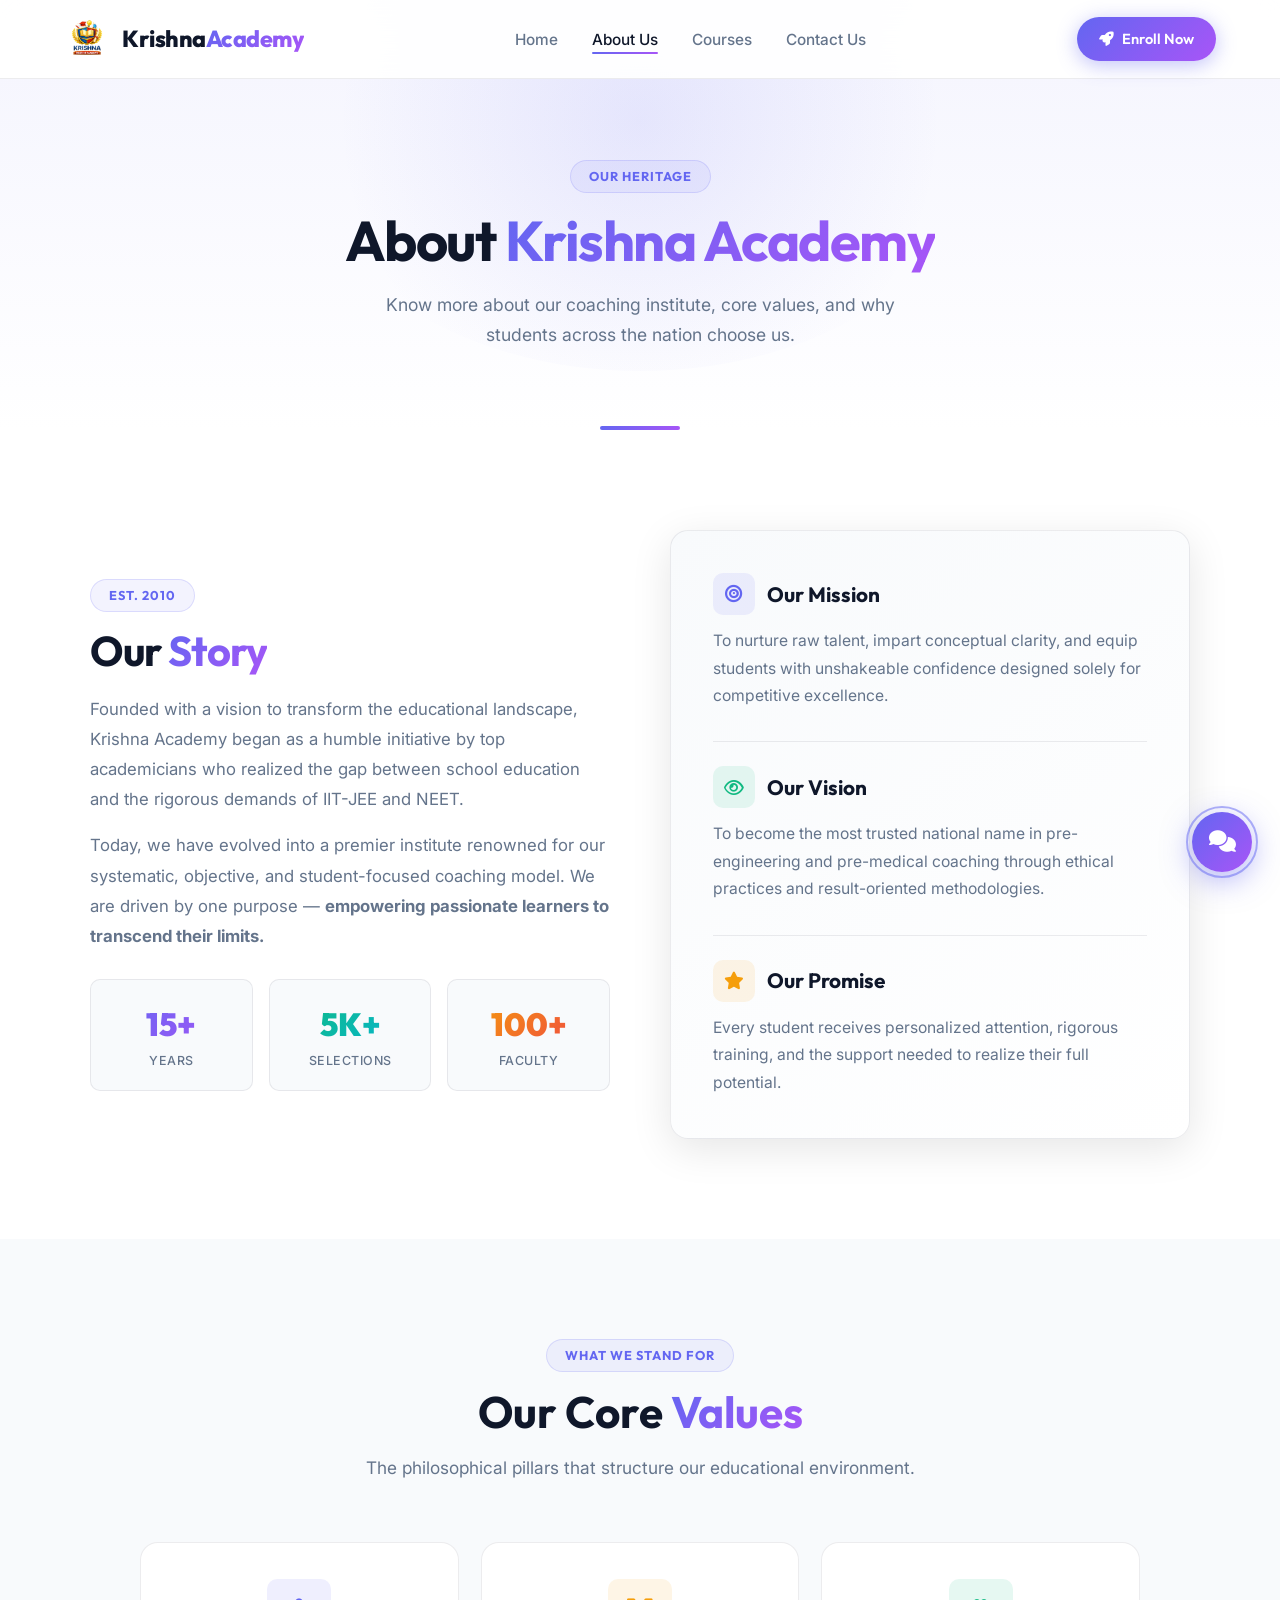
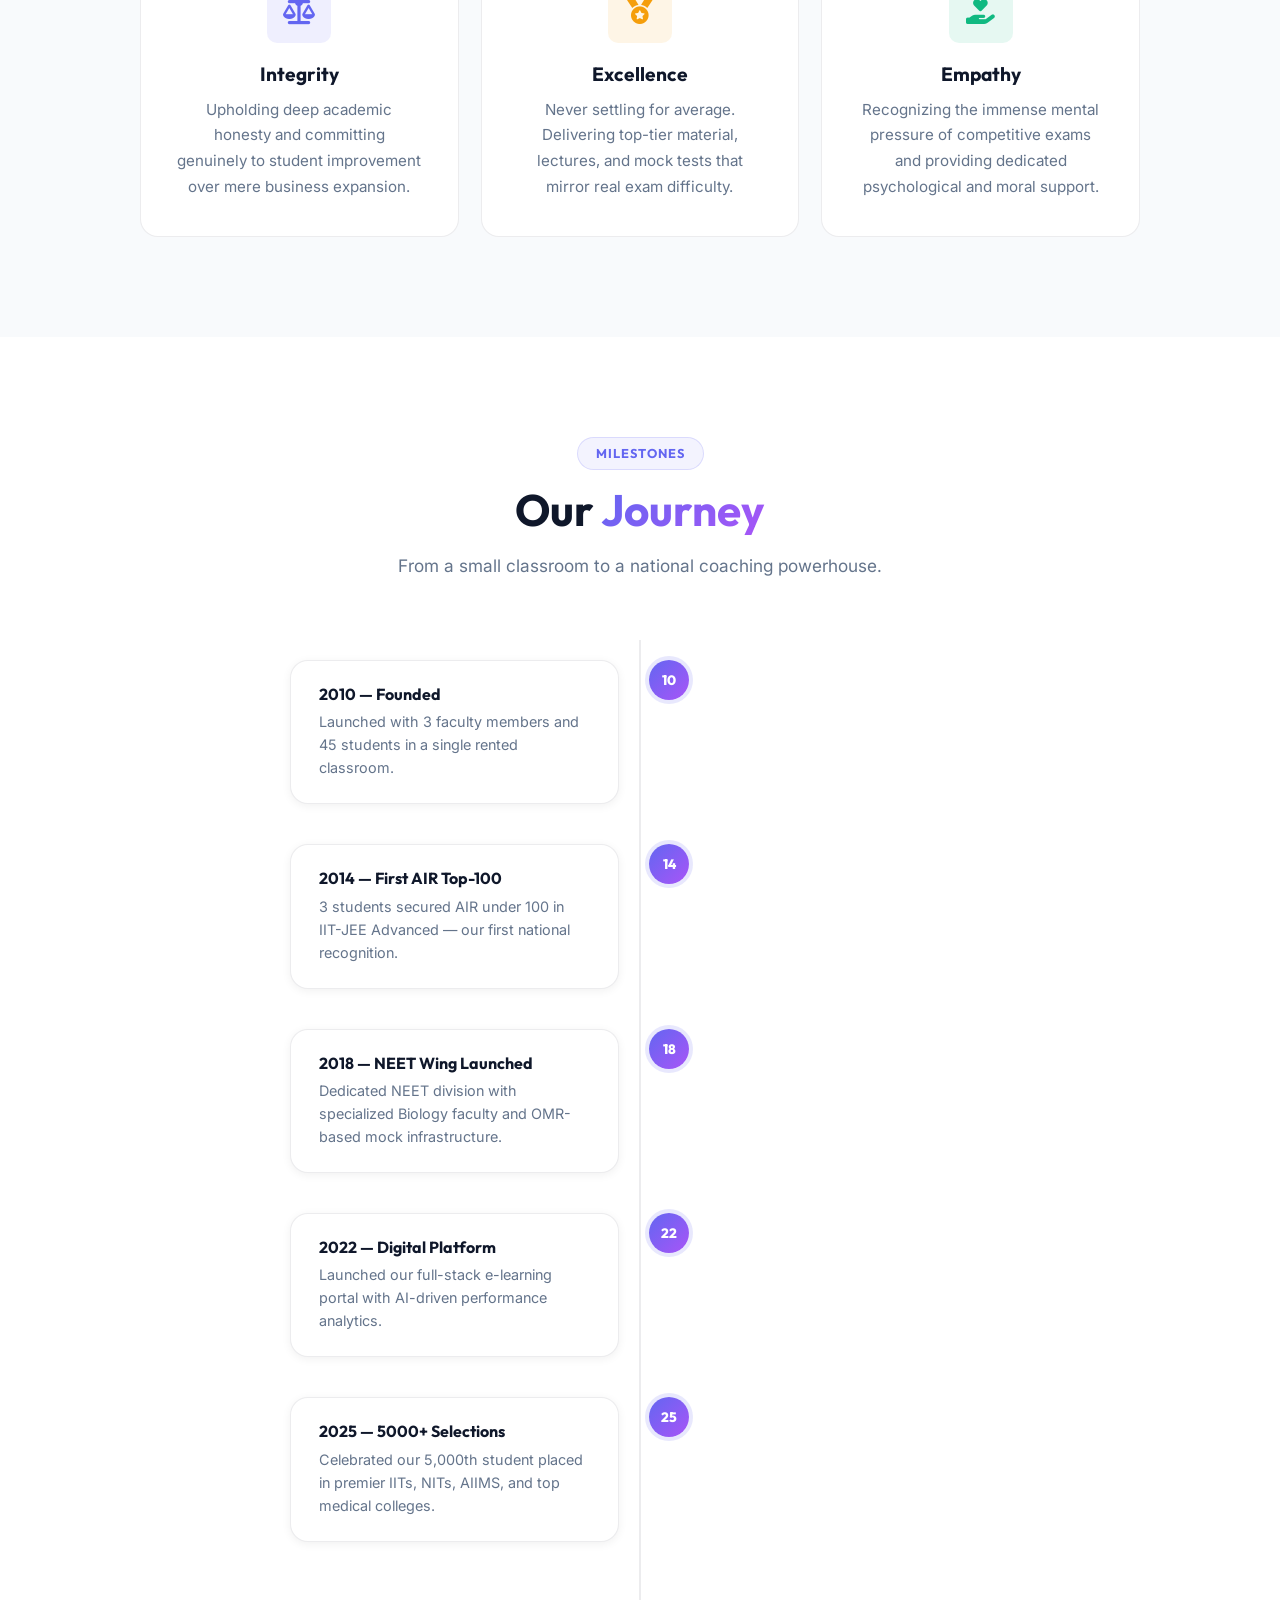
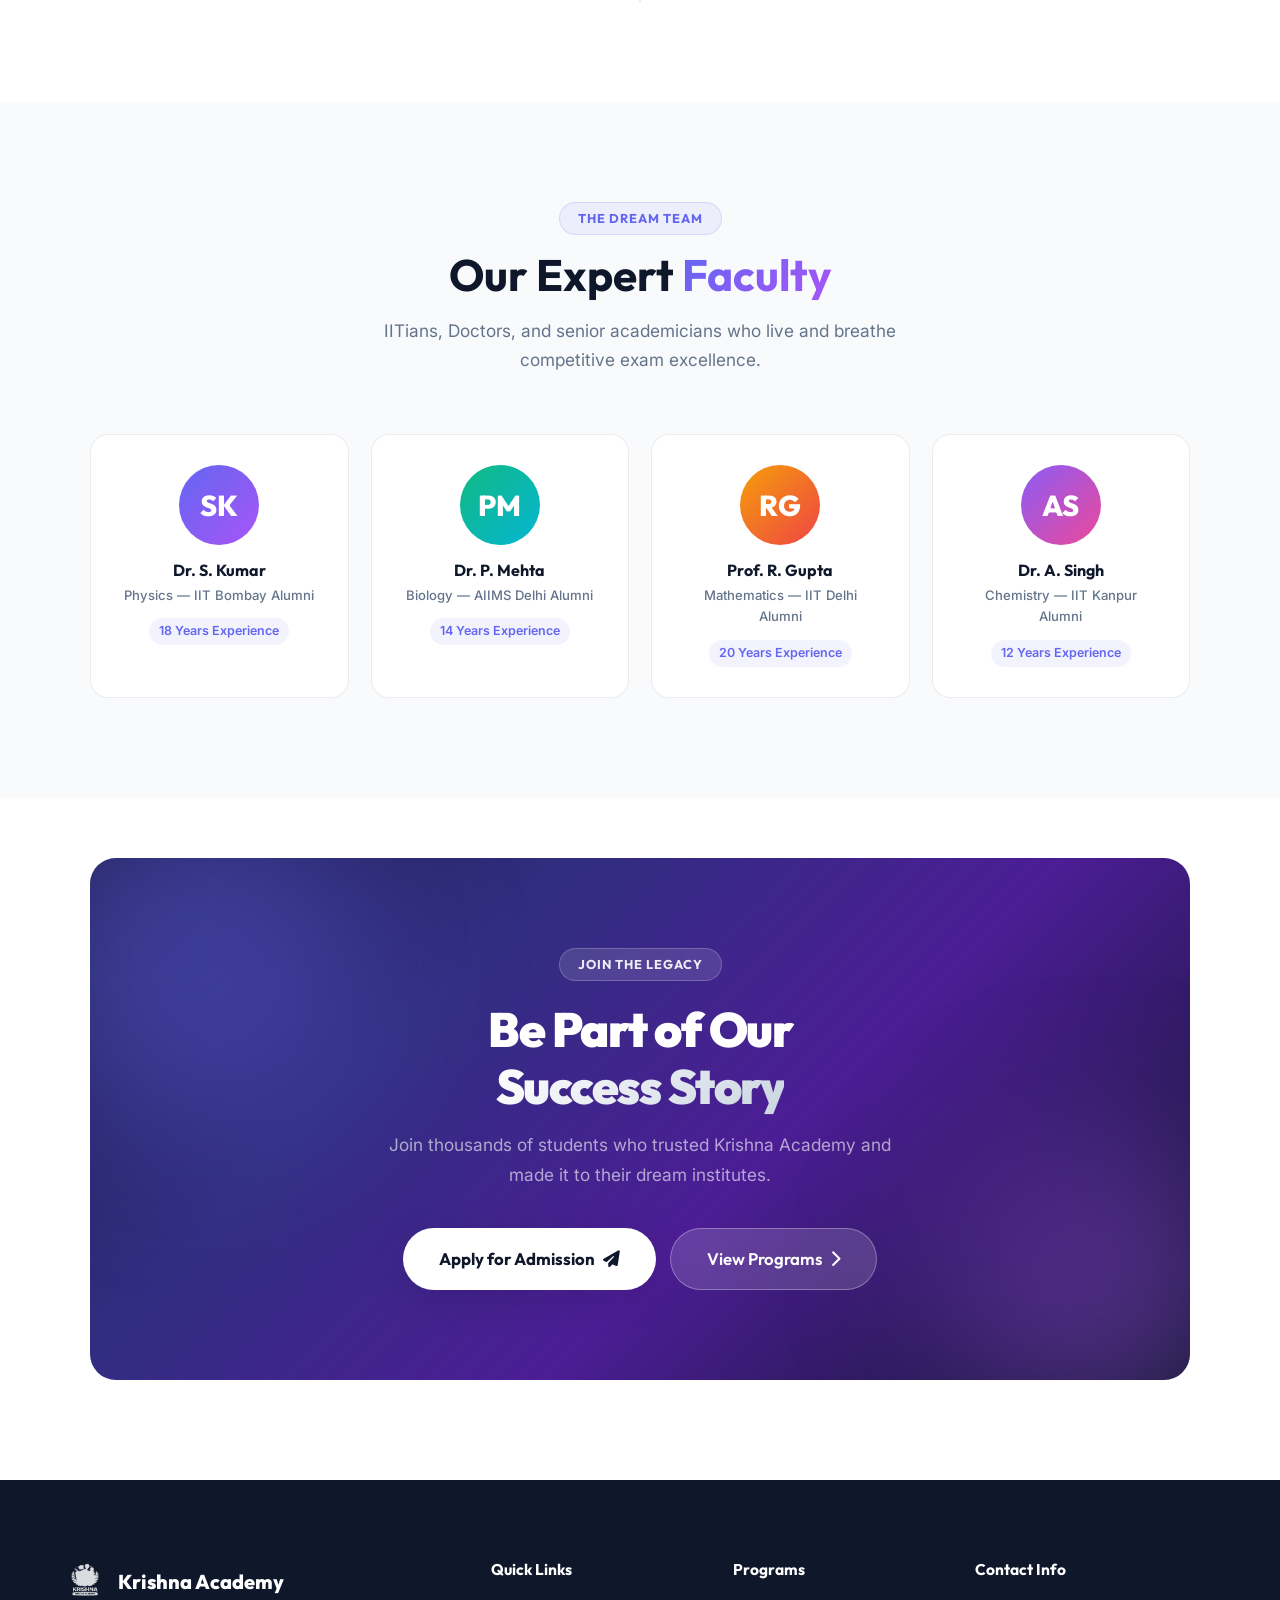
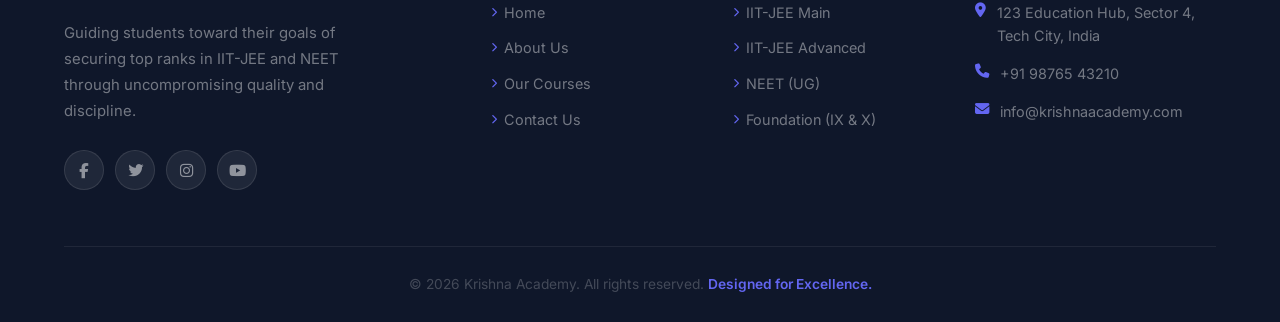
==== about.html @ 8bddf769 "first commit" ====
﻿<!DOCTYPE html>
<html lang="en">

<head>
    <meta charset="UTF-8">
    <meta name="viewport" content="width=device-width, initial-scale=1.0">
    <meta name="description"
        content="About Krishna Academy - History, Core Values, and experienced faculty dedicated to guiding students for IIT-JEE and NEET.">
    <title>About Us | Krishna Academy</title>
    <link rel="stylesheet" href="style.css">
    <link rel="stylesheet" href="https://cdnjs.cloudflare.com/ajax/libs/font-awesome/6.4.0/css/all.min.css">
</head>

<body>

    <nav class="navbar" id="navbar">
        <a href="index.html" class="nav-brand">
            <img src="assets/logo.png" alt="Krishna Academy" class="nav-logo">
            <span class="brand-name">Krishna<span class="text-gradient">Academy</span></span>
        </a>
        <ul class="nav-links" id="navLinks">
            <li><a href="index.html">Home</a></li>
            <li><a href="about.html" class="active">About Us</a></li>
            <li><a href="courses.html">Courses</a></li>
            <li><a href="contact.html">Contact Us</a></li>
        </ul>
        <a href="contact.html" class="btn btn-primary nav-cta"><i class="fa-solid fa-rocket"></i> Enroll Now</a>
        <div class="mobile-menu-btn" id="mobileBtn"><i class="fa-solid fa-bars"></i></div>
    </nav>

    <header class="page-header">
        <div class="section-pill">Our Heritage</div>
        <h1>About <span class="text-gradient">Krishna Academy</span></h1>
        <p>Know more about our coaching institute, core values, and why students across the nation choose us.</p>
    </header>

    <!-- OUR STORY -->
    <section class="section">
        <div class="story-grid">
            <div class="story-text fade-up delay-1">
                <div class="section-pill">Est. 2010</div>
                <h2>Our <span class="text-gradient">Story</span></h2>
                <p>Founded with a vision to transform the educational landscape, Krishna Academy began as a humble
                    initiative by top academicians who realized the gap between school education and the rigorous
                    demands of IIT-JEE and NEET.</p>
                <p>Today, we have evolved into a premier institute renowned for our systematic, objective, and
                    student-focused coaching model. We are driven by one purpose — <strong>empowering passionate
                        learners to transcend their limits.</strong></p>
                <div style="display:flex;gap:16px;margin-top:28px;flex-wrap:wrap;">
                    <div
                        style="text-align:center;padding:18px 22px;background:var(--surface);border-radius:var(--radius-sm);border:1.5px solid var(--border);flex:1;min-width:80px">
                        <div
                            style="font-family:'Outfit',sans-serif;font-size:2rem;font-weight:900;background:var(--grad-accent);-webkit-background-clip:text;background-clip:text;-webkit-text-fill-color:transparent">
                            15+</div>
                        <div
                            style="font-size:.78rem;color:var(--muted);font-weight:500;text-transform:uppercase;letter-spacing:.5px">
                            Years</div>
                    </div>
                    <div
                        style="text-align:center;padding:18px 22px;background:var(--surface);border-radius:var(--radius-sm);border:1.5px solid var(--border);flex:1;min-width:80px">
                        <div
                            style="font-family:'Outfit',sans-serif;font-size:2rem;font-weight:900;background:var(--grad-neet);-webkit-background-clip:text;background-clip:text;-webkit-text-fill-color:transparent">
                            5K+</div>
                        <div
                            style="font-size:.78rem;color:var(--muted);font-weight:500;text-transform:uppercase;letter-spacing:.5px">
                            Selections</div>
                    </div>
                    <div
                        style="text-align:center;padding:18px 22px;background:var(--surface);border-radius:var(--radius-sm);border:1.5px solid var(--border);flex:1;min-width:80px">
                        <div
                            style="font-family:'Outfit',sans-serif;font-size:2rem;font-weight:900;background:linear-gradient(135deg,#F59E0B,#EF4444);-webkit-background-clip:text;background-clip:text;-webkit-text-fill-color:transparent">
                            100+</div>
                        <div
                            style="font-size:.78rem;color:var(--muted);font-weight:500;text-transform:uppercase;letter-spacing:.5px">
                            Faculty</div>
                    </div>
                </div>
            </div>
            <div class="fade-up delay-2">
                <div class="mission-card">
                    <div class="mission-item">
                        <div class="mission-icon-row">
                            <div class="mission-icon mission-icon-m"><i class="fa-solid fa-bullseye"></i></div>
                            <h3>Our Mission</h3>
                        </div>
                        <p>To nurture raw talent, impart conceptual clarity, and equip students with unshakeable
                            confidence designed solely for competitive excellence.</p>
                    </div>
                    <div class="mission-divider"></div>
                    <div class="mission-item">
                        <div class="mission-icon-row">
                            <div class="mission-icon mission-icon-v"><i class="fa-regular fa-eye"></i></div>
                            <h3>Our Vision</h3>
                        </div>
                        <p>To become the most trusted national name in pre-engineering and pre-medical coaching through
                            ethical practices and result-oriented methodologies.</p>
                    </div>
                    <div class="mission-divider"></div>
                    <div class="mission-item">
                        <div class="mission-icon-row">
                            <div class="mission-icon" style="background:rgba(245,158,11,.1);color:#F59E0B"><i
                                    class="fa-solid fa-star"></i></div>
                            <h3>Our Promise</h3>
                        </div>
                        <p>Every student receives personalized attention, rigorous training, and the support needed to
                            realize their full potential.</p>
                    </div>
                </div>
            </div>
        </div>
    </section>

    <!-- CORE VALUES -->
    <section class="section" style="background:var(--surface)">
        <div class="section-title fade-up">
            <div class="section-pill">What We Stand For</div>
            <h2>Our Core <span class="text-gradient">Values</span></h2>
            <p>The philosophical pillars that structure our educational environment.</p>
        </div>
        <div class="values-grid">
            <div class="value-card fade-up delay-1">
                <div class="value-icon"><i class="fa-solid fa-scale-balanced"></i></div>
                <h3>Integrity</h3>
                <p>Upholding deep academic honesty and committing genuinely to student improvement over mere business
                    expansion.</p>
            </div>
            <div class="value-card fade-up delay-2">
                <div class="value-icon"><i class="fa-solid fa-medal"></i></div>
                <h3>Excellence</h3>
                <p>Never settling for average. Delivering top-tier material, lectures, and mock tests that mirror real
                    exam difficulty.</p>
            </div>
            <div class="value-card fade-up delay-3">
                <div class="value-icon"><i class="fa-solid fa-hand-holding-heart"></i></div>
                <h3>Empathy</h3>
                <p>Recognizing the immense mental pressure of competitive exams and providing dedicated psychological
                    and moral support.</p>
            </div>
        </div>
    </section>

    <!-- JOURNEY TIMELINE -->
    <section class="section">
        <div class="section-title fade-up">
            <div class="section-pill">Milestones</div>
            <h2>Our <span class="text-gradient">Journey</span></h2>
            <p>From a small classroom to a national coaching powerhouse.</p>
        </div>
        <div class="timeline">
            <div class="timeline-item fade-up">
                <div class="timeline-content">
                    <h4>2010 — Founded</h4>
                    <p>Launched with 3 faculty members and 45 students in a single rented classroom.</p>
                </div>
                <div class="timeline-dot">10</div>
                <div style="flex:1"></div>
            </div>
            <div class="timeline-item fade-up delay-1">
                <div style="flex:1"></div>
                <div class="timeline-dot">14</div>
                <div class="timeline-content">
                    <h4>2014 — First AIR Top-100</h4>
                    <p>3 students secured AIR under 100 in IIT-JEE Advanced — our first national recognition.</p>
                </div>
            </div>
            <div class="timeline-item fade-up delay-2">
                <div class="timeline-content">
                    <h4>2018 — NEET Wing Launched</h4>
                    <p>Dedicated NEET division with specialized Biology faculty and OMR-based mock infrastructure.</p>
                </div>
                <div class="timeline-dot">18</div>
                <div style="flex:1"></div>
            </div>
            <div class="timeline-item fade-up delay-1">
                <div style="flex:1"></div>
                <div class="timeline-dot">22</div>
                <div class="timeline-content">
                    <h4>2022 — Digital Platform</h4>
                    <p>Launched our full-stack e-learning portal with AI-driven performance analytics.</p>
                </div>
            </div>
            <div class="timeline-item fade-up delay-2">
                <div class="timeline-content">
                    <h4>2025 — 5000+ Selections</h4>
                    <p>Celebrated our 5,000th student placed in premier IITs, NITs, AIIMS, and top medical colleges.</p>
                </div>
                <div class="timeline-dot">25</div>
                <div style="flex:1"></div>
            </div>
        </div>
    </section>

    <!-- FACULTY -->
    <section class="section" style="background:var(--surface)">
        <div class="section-title fade-up">
            <div class="section-pill">The Dream Team</div>
            <h2>Our Expert <span class="text-gradient">Faculty</span></h2>
            <p>IITians, Doctors, and senior academicians who live and breathe competitive exam excellence.</p>
        </div>
        <div class="faculty-grid">
            <div class="faculty-card fade-up delay-1">
                <div class="faculty-avatar" style="background:linear-gradient(135deg,#6366F1,#A855F7)">SK</div>
                <h4>Dr. S. Kumar</h4>
                <div class="faculty-role">Physics — IIT Bombay Alumni</div>
                <div class="faculty-exp">18 Years Experience</div>
            </div>
            <div class="faculty-card fade-up delay-2">
                <div class="faculty-avatar" style="background:linear-gradient(135deg,#10B981,#06B6D4)">PM</div>
                <h4>Dr. P. Mehta</h4>
                <div class="faculty-role">Biology — AIIMS Delhi Alumni</div>
                <div class="faculty-exp">14 Years Experience</div>
            </div>
            <div class="faculty-card fade-up delay-3">
                <div class="faculty-avatar" style="background:linear-gradient(135deg,#F59E0B,#EF4444)">RG</div>
                <h4>Prof. R. Gupta</h4>
                <div class="faculty-role">Mathematics — IIT Delhi Alumni</div>
                <div class="faculty-exp">20 Years Experience</div>
            </div>
            <div class="faculty-card fade-up delay-4">
                <div class="faculty-avatar" style="background:linear-gradient(135deg,#8B5CF6,#EC4899)">AS</div>
                <h4>Dr. A. Singh</h4>
                <div class="faculty-role">Chemistry — IIT Kanpur Alumni</div>
                <div class="faculty-exp">12 Years Experience</div>
            </div>
        </div>
    </section>

    <!-- CTA -->
    <section class="cta-section section">
        <div class="cta-card fade-up">
            <div class="cta-orb cta-orb-1"></div>
            <div class="cta-orb cta-orb-2"></div>
            <div class="cta-pill">Join the Legacy</div>
            <h2>Be Part of Our<br><span class="text-gradient-white">Success Story</span></h2>
            <p>Join thousands of students who trusted Krishna Academy and made it to their dream institutes.</p>
            <div class="cta-actions">
                <a href="contact.html" class="btn btn-white btn-lg">Apply for Admission <i
                        class="fa-solid fa-paper-plane"></i></a>
                <a href="courses.html" class="btn btn-glass btn-lg">View Programs <i
                        class="fa-solid fa-chevron-right"></i></a>
            </div>
        </div>
    </section>

    <!-- FOOTER -->
    <footer>
        <div class="footer-grid">
            <div class="footer-brand">
                <div class="footer-logo-wrap"><img src="assets/logo.png" alt="Krishna Academy"
                        class="footer-logo"><span>Krishna Academy</span></div>
                <p>Guiding students toward their goals of securing top ranks in IIT-JEE and NEET through uncompromising
                    quality and discipline.</p>
                <div class="social-links">
                    <a href="#"><i class="fa-brands fa-facebook-f"></i></a>
                    <a href="#"><i class="fa-brands fa-twitter"></i></a>
                    <a href="#"><i class="fa-brands fa-instagram"></i></a>
                    <a href="#"><i class="fa-brands fa-youtube"></i></a>
                </div>
            </div>
            <div class="footer-links">
                <h4>Quick Links</h4>
                <ul>
                    <li><a href="index.html"><i class="fa-solid fa-chevron-right"></i> Home</a></li>
                    <li><a href="about.html"><i class="fa-solid fa-chevron-right"></i> About Us</a></li>
                    <li><a href="courses.html"><i class="fa-solid fa-chevron-right"></i> Our Courses</a></li>
                    <li><a href="contact.html"><i class="fa-solid fa-chevron-right"></i> Contact Us</a></li>
                </ul>
            </div>
            <div class="footer-links">
                <h4>Programs</h4>
                <ul>
                    <li><a href="courses.html"><i class="fa-solid fa-chevron-right"></i> IIT-JEE Main</a></li>
                    <li><a href="courses.html"><i class="fa-solid fa-chevron-right"></i> IIT-JEE Advanced</a></li>
                    <li><a href="courses.html"><i class="fa-solid fa-chevron-right"></i> NEET (UG)</a></li>
                    <li><a href="courses.html"><i class="fa-solid fa-chevron-right"></i> Foundation (IX &amp; X)</a>
                    </li>
                </ul>
            </div>
            <div class="footer-contact">
                <h4>Contact Info</h4>
                <ul>
                    <li><i class="fa-solid fa-location-dot"></i><span>123 Education Hub, Sector 4,<br>Tech City,
                            India</span></li>
                    <li><i class="fa-solid fa-phone"></i><span>+91 98765 43210</span></li>
                    <li><i class="fa-solid fa-envelope"></i><span>info@krishnaacademy.com</span></li>
                </ul>
            </div>
        </div>
        <div class="footer-bottom">
            <p>&copy; 2026 Krishna Academy. All rights reserved. <span>Designed for Excellence.</span></p>
        </div>
    </footer>

    <script>
        window.addEventListener('scroll', () => document.getElementById('navbar').classList.toggle('scrolled', window.scrollY > 60));
        const mobileBtn = document.getElementById('mobileBtn'), navLinks = document.getElementById('navLinks');
        mobileBtn.addEventListener('click', () => {
            navLinks.classList.toggle('active');
            mobileBtn.innerHTML = navLinks.classList.contains('active') ? '<i class="fa-solid fa-xmark"></i>' : '<i class="fa-solid fa-bars"></i>';
        });
        const io = new IntersectionObserver(entries => entries.forEach(e => { if (e.isIntersecting) { e.target.classList.add('visible'); io.unobserve(e.target); } }), { threshold: .1 });
        document.querySelectorAll('.fade-up').forEach(el => io.observe(el));
    </script>
    <script src="chatbot.js"></script>
</body>

</html>
---- style.css ----
﻿@import url('https://fonts.googleapis.com/css2?family=Outfit:wght@300;400;500;600;700;800;900&family=Inter:wght@400;500;600&display=swap');

/* ============================================================
   DESIGN TOKENS
============================================================ */
:root {
    --bg: #FFFFFF;
    --surface: #F8FAFC;
    --surface-2: #F1F5F9;
    --text: #0F172A;
    --muted: #64748B;
    --light: #94A3B8;
    --border: rgba(15, 23, 42, .08);
    --border-md: rgba(15, 23, 42, .14);

    --iit: #6366F1;
    --iit-2: #A855F7;
    --neet: #10B981;
    --neet-2: #06B6D4;
    --gold: #F59E0B;
    --danger: #EF4444;

    --grad-iit: linear-gradient(135deg, #6366F1, #A855F7);
    --grad-neet: linear-gradient(135deg, #10B981, #06B6D4);
    --grad-accent: linear-gradient(135deg, #6366F1 0%, #A855F7 100%);

    --dynamic-color: #6366F1;
    --blob-gradient: linear-gradient(135deg, #e0e7ff 0%, #a5b4fc 100%);

    --radius-sm: 10px;
    --radius: 18px;
    --radius-lg: 26px;
    --shadow-sm: 0 2px 10px rgba(0, 0, 0, .06);
    --shadow: 0 10px 40px rgba(0, 0, 0, .10);
    --shadow-lg: 0 24px 64px rgba(0, 0, 0, .14);
    --transition: all .35s cubic-bezier(.4, 0, .2, 1);

    --border-radius: 18px;
    /* compat alias */
    --accent-color: var(--iit);
    --accent-gradient: var(--grad-iit);
    --surface-color: var(--surface);
    --border-color: var(--border);
    --text-main: var(--text);
    --text-muted: var(--muted);
    --glass-bg: rgba(255, 255, 255, .85);
    --success-color: var(--neet);
}

/* ============================================================
   RESET
============================================================ */
*,
*::before,
*::after {
    margin: 0;
    padding: 0;
    box-sizing: border-box
}

html {
    scroll-behavior: smooth
}

body {
    font-family: 'Inter', sans-serif;
    background: var(--bg);
    color: var(--text);
    line-height: 1.65;
    overflow-x: hidden
}

h1,
h2,
h3,
h4,
h5,
h6 {
    font-family: 'Outfit', sans-serif;
    font-weight: 700;
    line-height: 1.2
}

a {
    text-decoration: none;
    color: inherit;
    transition: var(--transition)
}

ul {
    list-style: none
}

img {
    display: block;
    max-width: 100%
}

/* ============================================================
   SCROLLBAR
============================================================ */
::-webkit-scrollbar {
    width: 5px
}

::-webkit-scrollbar-track {
    background: #f1f1f1
}

::-webkit-scrollbar-thumb {
    background: var(--iit);
    border-radius: 10px
}

/* ============================================================
   UTILITIES
============================================================ */
.text-gradient {
    background: var(--grad-accent);
    -webkit-background-clip: text;
    background-clip: text;
    -webkit-text-fill-color: transparent;
}

/* ============================================================
   BUTTONS
============================================================ */
.btn {
    display: inline-flex;
    align-items: center;
    gap: 8px;
    padding: 13px 28px;
    border-radius: 50px;
    font-weight: 600;
    font-family: 'Outfit', sans-serif;
    font-size: 1rem;
    cursor: pointer;
    border: none;
    transition: var(--transition);
    position: relative;
    overflow: hidden
}

.btn::after {
    content: '';
    position: absolute;
    inset: 0;
    background: rgba(255, 255, 255, .18);
    opacity: 0;
    transition: .3s
}

.btn:hover::after {
    opacity: 1
}

.btn-primary {
    background: var(--grad-accent);
    color: #fff;
    box-shadow: 0 4px 20px rgba(99, 102, 241, .4)
}

.btn-primary:hover {
    transform: translateY(-3px);
    box-shadow: 0 8px 30px rgba(99, 102, 241, .6)
}

.btn-outline {
    background: transparent;
    color: var(--text);
    border: 2px solid var(--border-md)
}

.btn-outline:hover {
    border-color: var(--iit);
    color: var(--iit);
    transform: translateY(-2px)
}

.btn-success {
    background: var(--grad-neet);
    color: #fff;
    box-shadow: 0 4px 20px rgba(16, 185, 129, .4)
}

.btn-success:hover {
    transform: translateY(-3px);
    box-shadow: 0 8px 30px rgba(16, 185, 129, .6)
}

.btn-white {
    background: #fff;
    color: var(--text);
    font-weight: 700;
    box-shadow: var(--shadow)
}

.btn-white:hover {
    transform: translateY(-3px);
    box-shadow: var(--shadow-lg);
    color: var(--iit)
}

.btn-glass {
    background: rgba(255, 255, 255, .15);
    color: #fff;
    border: 1.5px solid rgba(255, 255, 255, .3);
    backdrop-filter: blur(8px)
}

.btn-glass:hover {
    background: rgba(255, 255, 255, .25);
    transform: translateY(-3px)
}

.btn-lg {
    padding: 16px 36px;
    font-size: 1.05rem
}

/* ============================================================
   NAVBAR
============================================================ */
.navbar {
    position: fixed;
    top: 0;
    width: 100%;
    padding: 16px 5%;
    display: flex;
    justify-content: space-between;
    align-items: center;
    z-index: 1000;
    background: rgba(255, 255, 255, .92);
    backdrop-filter: blur(20px);
    -webkit-backdrop-filter: blur(20px);
    border-bottom: 1px solid var(--border);
    transition: var(--transition)
}

.navbar.scrolled {
    padding: 11px 5%;
    box-shadow: 0 4px 30px rgba(0, 0, 0, .08);
    background: rgba(255, 255, 255, .98)
}

.nav-brand {
    display: flex;
    align-items: center;
    gap: 12px
}

.nav-logo {
    height: 46px;
    width: auto;
    object-fit: contain;
    border-radius: 8px;
    transition: var(--transition)
}

.navbar.scrolled .nav-logo {
    height: 38px
}

.brand-name {
    font-family: 'Outfit', sans-serif;
    font-weight: 800;
    font-size: 1.45rem;
    letter-spacing: -.5px
}

.nav-links {
    display: flex;
    gap: 34px;
    align-items: center
}

.nav-links li {
    position: relative
}

.nav-links a {
    font-weight: 500;
    font-size: .96rem;
    color: var(--muted);
    padding-bottom: 4px
}

.nav-links a::after {
    content: '';
    position: absolute;
    bottom: -2px;
    left: 0;
    width: 0;
    height: 2.5px;
    background: var(--grad-accent);
    border-radius: 2px;
    transition: width .3s
}

.nav-links a:hover,
.nav-links a.active {
    color: var(--text)
}

.nav-links a:hover::after,
.nav-links a.active::after {
    width: 100%
}

.nav-cta {
    padding: 10px 22px;
    font-size: .91rem
}

.mobile-menu-btn {
    display: none;
    font-size: 1.5rem;
    cursor: pointer;
    color: var(--text)
}

/* ============================================================
   HERO â€” blob + orbit carousel (original concept)
============================================================ */
.hero {
    min-height: 100vh;
    display: flex;
    align-items: center;
    padding: 100px 5% 40px;
    position: relative;
    overflow: hidden;
    background: linear-gradient(160deg, #fafbff 0%, #f3f4fe 50%, #f0fdfb 100%)
}

/* Ambient orbs */
.hero::before {
    content: '';
    position: absolute;
    top: -20%;
    left: -10%;
    width: 60%;
    height: 70%;
    background: radial-gradient(circle, var(--dynamic-color, #6366F1) 0%, transparent 70%);
    opacity: .12;
    transition: background .8s;
    z-index: 0;
    animation: orb-drift 10s ease-in-out infinite alternate
}

@keyframes orb-drift {
    from {
        transform: translate(0, 0) scale(1)
    }

    to {
        transform: translate(30px, -20px) scale(1.08)
    }
}

/* Animated grid pattern */
.hero-grid {
    position: absolute;
    inset: 0;
    background-image: linear-gradient(rgba(99, 102, 241, .04) 1px, transparent 1px), linear-gradient(90deg, rgba(99, 102, 241, .04) 1px, transparent 1px);
    background-size: 52px 52px;
    pointer-events: none;
    z-index: 0
}

/* ---- Left content ---- */
.hero-content {
    max-width: 620px;
    z-index: 2;
    position: relative
}

.hero-badges {
    display: flex;
    flex-wrap: wrap;
    gap: 12px;
    margin-bottom: 28px
}

.badge {
    background: rgba(16, 185, 129, .1);
    color: var(--neet);
    padding: 6px 14px;
    border-radius: 20px;
    font-size: .85rem;
    font-weight: 600;
    border: 1px solid rgba(16, 185, 129, .2);
    display: flex;
    align-items: center;
    gap: 6px;
    animation: badge-bob 3s ease-in-out infinite
}

.badge:nth-child(2) {
    animation-delay: .8s;
    background: rgba(99, 102, 241, .1);
    color: var(--iit);
    border-color: rgba(99, 102, 241, .2)
}

@keyframes badge-bob {

    0%,
    100% {
        transform: translateY(0)
    }

    50% {
        transform: translateY(-4px)
    }
}

.hero h1 {
    font-size: 4.1rem;
    font-weight: 900;
    letter-spacing: -2px;
    margin-bottom: 22px;
    line-height: 1.1
}

.hero p {
    font-size: 1.12rem;
    color: var(--muted);
    margin-bottom: 36px;
    max-width: 520px;
    line-height: 1.75
}

.hero-actions {
    display: flex;
    gap: 16px;
    flex-wrap: wrap
}

/* Typing cursor */
.typing-text {
    display: inline
}

.cursor {
    display: inline-block;
    width: 4px;
    height: .9em;
    background: var(--dynamic-color, #6366F1);
    animation: blink 1s step-end infinite;
    vertical-align: text-bottom;
    margin-left: 6px;
    transform: translateY(-4px)
}

@keyframes blink {

    0%,
    100% {
        opacity: 1
    }

    50% {
        opacity: 0
    }
}

/* ---- Right visual: orbit ring ---- */
.hero-visual {
    position: absolute;
    right: 5%;
    top: 50%;
    transform: translateY(-50%);
    width: 470px;
    height: 470px;
    z-index: 1
}

/* Morphing blob */
.hero-blob {
    position: absolute;
    top: 50%;
    left: 50%;
    transform: translate(-50%, -50%);
    width: 88%;
    height: 88%;
    border-radius: 50%;
    background: var(--blob-gradient, linear-gradient(135deg, #e0e7ff, #a5b4fc));
    transition: background .9s ease;
    z-index: 0;
    animation: blob-morph 8s ease-in-out infinite
}

@keyframes blob-morph {

    0%,
    100% {
        border-radius: 50%
    }

    25% {
        border-radius: 60% 40% 55% 45%/50% 60% 40% 50%
    }

    50% {
        border-radius: 45% 55% 40% 60%/60% 40% 55% 45%
    }

    75% {
        border-radius: 55% 45% 60% 40%/40% 55% 45% 60%
    }
}

/* Orbit ring */
.orbit-ring {
    position: relative;
    width: 100%;
    height: 100%;
    border-radius: 50%;
    border: 2px dashed rgba(0, 0, 0, .08);
    display: flex;
    align-items: center;
    justify-content: center;
    z-index: 1;
    animation: spin-slow 30s linear infinite
}

@keyframes spin-slow {
    from {
        transform: rotate(0deg)
    }

    to {
        transform: rotate(360deg)
    }
}

/* Course character image */
#course-character {
    position: absolute;
    width: 84%;
    height: 84%;
    object-fit: contain;
    z-index: 10;
    transition: opacity .4s ease, transform .4s cubic-bezier(.175, .885, .32, 1.275);
    animation: counter-spin 30s linear infinite
}

@keyframes counter-spin {
    from {
        transform: rotate(0deg)
    }

    to {
        transform: rotate(-360deg)
    }
}

/* Orbit nodes */
.orbit-node {
    position: absolute;
    width: 62px;
    height: 62px;
    background: #fff;
    border-radius: 50%;
    display: flex;
    align-items: center;
    justify-content: center;
    font-size: 24px;
    color: var(--dynamic-color, #6366F1);
    box-shadow: 0 10px 28px rgba(0, 0, 0, .1);
    transition: color .8s ease, transform .3s ease, opacity .4s ease;
    z-index: 15;
    animation: counter-spin 30s linear infinite
}

.orbit-node:hover {
    transform: scale(1.15) !important
}

.node-1 {
    top: -33px;
    left: 50%;
    margin-left: -31px
}

.node-2 {
    top: 24%;
    right: -24px
}

.node-3 {
    bottom: 8%;
    right: 9%
}

.node-4 {
    bottom: 8%;
    left: 9%
}

.node-5 {
    top: 24%;
    left: -24px
}

/* ============================================================
   STATS STRIP
============================================================ */
.stats-section {
    padding: 0 5%;
    background: var(--surface)
}

.stats-grid {
    display: grid;
    grid-template-columns: repeat(4, 1fr);
    gap: 1px;
    background: var(--border);
    border: 1px solid var(--border);
    border-radius: var(--radius);
    overflow: hidden;
    box-shadow: var(--shadow);
    margin-top: -50px;
    position: relative;
    z-index: 10
}

.stat-card {
    background: #fff;
    padding: 38px 28px;
    display: flex;
    align-items: center;
    gap: 18px;
    transition: var(--transition);
    position: relative;
    overflow: hidden
}

.stat-card::after {
    content: '';
    position: absolute;
    bottom: 0;
    left: 0;
    right: 0;
    height: 3px;
    background: var(--grad-accent);
    transform: scaleX(0);
    transition: transform .4s
}

.stat-card:hover::after {
    transform: scaleX(1)
}

.stat-card:hover {
    background: var(--surface)
}

.stat-icon {
    width: 54px;
    height: 54px;
    background: linear-gradient(135deg, rgba(99, 102, 241, .1), rgba(168, 85, 247, .1));
    border-radius: var(--radius-sm);
    display: flex;
    align-items: center;
    justify-content: center;
    font-size: 1.4rem;
    color: var(--iit);
    flex-shrink: 0;
    transition: var(--transition)
}

.stat-card:hover .stat-icon {
    background: var(--grad-accent);
    color: #fff;
    transform: scale(1.1) rotate(5deg)
}

.stat-card h3 {
    font-family: 'Outfit', sans-serif;
    font-size: 2.4rem;
    font-weight: 900;
    color: var(--text);
    line-height: 1;
    display: inline
}

.stat-card>div>span {
    font-family: 'Outfit', sans-serif;
    font-size: 1.7rem;
    font-weight: 900;
    color: var(--iit)
}

.stat-card p {
    font-size: .82rem;
    color: var(--muted);
    font-weight: 500;
    text-transform: uppercase;
    letter-spacing: .5px;
    margin-top: 3px
}

/* compat for old markup */
.stat-item {
    text-align: center;
    padding: 20px
}

.stat-item h3 {
    font-size: 3rem;
    color: var(--text);
    margin-bottom: 5px
}

.stat-item p {
    color: var(--muted);
    font-weight: 500;
    text-transform: uppercase;
    letter-spacing: 1px;
    font-size: .9rem
}

/* ============================================================
   SECTION SHELL
============================================================ */
.section {
    padding: 100px 5%;
    position: relative
}

.section-title {
    text-align: center;
    margin-bottom: 60px
}

.section-title h2 {
    font-size: 2.75rem;
    margin-bottom: 14px
}

.section-title p {
    color: var(--muted);
    max-width: 580px;
    margin: 0 auto;
    font-size: 1.08rem;
    line-height: 1.7
}

/* Section pill label */
.section-pill {
    display: inline-block;
    background: rgba(99, 102, 241, .08);
    color: var(--iit);
    border: 1px solid rgba(99, 102, 241, .18);
    padding: 5px 18px;
    border-radius: 50px;
    font-size: .8rem;
    font-weight: 700;
    font-family: 'Outfit', sans-serif;
    text-transform: uppercase;
    letter-spacing: 1px;
    margin-bottom: 14px
}

/* ============================================================
   FEATURES GRID (Why Choose Us)
============================================================ */
.features-grid {
    display: grid;
    grid-template-columns: repeat(3, 1fr);
    gap: 22px;
    max-width: 1100px;
    margin: 0 auto
}

.feature-card {
    background: #fff;
    border: 1.5px solid var(--border);
    border-radius: var(--radius);
    padding: 36px 30px;
    position: relative;
    overflow: hidden;
    transition: var(--transition);
    cursor: default
}

.feature-card::before {
    content: '';
    position: absolute;
    inset: 0;
    background: linear-gradient(145deg, rgba(99, 102, 241, .04), transparent);
    opacity: 0;
    transition: .4s
}

.feature-card:hover {
    transform: translateY(-8px);
    border-color: rgba(99, 102, 241, .22);
    box-shadow: 0 24px 50px rgba(99, 102, 241, .1)
}

.feature-card:hover::before {
    opacity: 1
}

.feature-icon {
    width: 58px;
    height: 58px;
    border-radius: var(--radius-sm);
    display: flex;
    align-items: center;
    justify-content: center;
    font-size: 1.45rem;
    margin-bottom: 20px;
    transition: var(--transition)
}

.feature-card:nth-child(1) .feature-icon {
    background: rgba(99, 102, 241, .1);
    color: #6366F1
}

.feature-card:nth-child(2) .feature-icon {
    background: rgba(16, 185, 129, .1);
    color: #10B981
}

.feature-card:nth-child(3) .feature-icon {
    background: rgba(245, 158, 11, .1);
    color: #F59E0B
}

.feature-card:nth-child(4) .feature-icon {
    background: rgba(239, 68, 68, .1);
    color: #EF4444
}

.feature-card:nth-child(5) .feature-icon {
    background: rgba(139, 92, 246, .1);
    color: #8B5CF6
}

.feature-card:nth-child(6) .feature-icon {
    background: rgba(6, 182, 212, .1);
    color: #06B6D4
}

.feature-card:hover .feature-icon {
    transform: scale(1.1) rotate(-5deg)
}

.feature-card h3 {
    font-size: 1.18rem;
    margin-bottom: 10px
}

.feature-card p {
    color: var(--muted);
    font-size: .96rem;
    line-height: 1.7;
    margin-bottom: 18px
}

.feature-arrow {
    width: 34px;
    height: 34px;
    border-radius: 50%;
    background: var(--surface);
    display: flex;
    align-items: center;
    justify-content: center;
    color: var(--muted);
    font-size: .85rem;
    transition: var(--transition)
}

.feature-card:hover .feature-arrow {
    background: var(--grad-accent);
    color: #fff;
    transform: translateX(4px)
}

/* ============================================================
   COURSE SHOWCASE (Home)
============================================================ */
.courses-section {
    background: var(--surface)
}

.courses-container {
    display: flex;
    flex-direction: column;
    gap: 28px;
    max-width: 1100px;
    margin: 0 auto
}

.course-showcase {
    background: #fff;
    border: 1.5px solid var(--border);
    border-radius: var(--radius-lg);
    overflow: hidden;
    display: flex;
    transition: var(--transition);
    box-shadow: var(--shadow-sm)
}

.course-showcase:hover {
    box-shadow: var(--shadow-lg);
    border-color: rgba(99, 102, 241, .18);
    transform: translateY(-4px)
}

.course-showcase:nth-child(even) {
    flex-direction: row-reverse
}

.cs-img-wrap {
    flex: 0 0 320px;
    position: relative;
    overflow: hidden;
    display: flex;
    align-items: center;
    justify-content: center;
    padding: 40px 28px
}

.cs-iit {
    background: linear-gradient(135deg, #EEF2FF, #C7D2FE)
}

.cs-neet {
    background: linear-gradient(135deg, #D1FAE5, #6EE7B7)
}

.cs-img-wrap img {
    width: 200px;
    height: 240px;
    object-fit: contain;
    filter: drop-shadow(0 12px 28px rgba(0, 0, 0, .12));
    transition: var(--transition)
}

.course-showcase:hover .cs-img-wrap img {
    transform: scale(1.06) translateY(-6px);
    filter: drop-shadow(0 20px 40px rgba(0, 0, 0, .2))
}

.cs-badge {
    position: absolute;
    top: 18px;
    right: 18px;
    background: var(--grad-accent);
    color: #fff;
    font-size: .76rem;
    font-weight: 700;
    padding: 5px 13px;
    border-radius: 50px;
    font-family: 'Outfit', sans-serif
}

.cs-badge-neet {
    background: var(--grad-neet)
}

.cs-content {
    flex: 1;
    padding: 46px 46px;
    display: flex;
    flex-direction: column;
    justify-content: center
}

.cs-icon {
    width: 54px;
    height: 54px;
    border-radius: var(--radius-sm);
    display: flex;
    align-items: center;
    justify-content: center;
    font-size: 1.35rem;
    margin-bottom: 18px;
    transition: var(--transition)
}

.cs-iit-icon {
    background: rgba(99, 102, 241, .1);
    color: var(--iit)
}

.cs-neet-icon {
    background: rgba(16, 185, 129, .1);
    color: var(--neet)
}

.course-showcase:hover .cs-icon {
    transform: scale(1.1) rotate(-5deg)
}

.cs-content h3 {
    font-size: 1.75rem;
    font-weight: 800;
    margin-bottom: 12px;
    letter-spacing: -.5px
}

.cs-content p {
    color: var(--muted);
    margin-bottom: 22px;
    line-height: 1.7
}

.cs-features {
    margin-bottom: 28px;
    display: grid;
    grid-template-columns: 1fr 1fr;
    gap: 11px
}

.cs-features li {
    display: flex;
    align-items: center;
    gap: 9px;
    color: var(--muted);
    font-size: .94rem;
    font-weight: 500
}

.cs-features li i {
    color: var(--neet);
    font-size: .95rem;
    flex-shrink: 0
}

/* ============================================================
   TESTIMONIALS
============================================================ */
.testimonials-grid {
    display: grid;
    grid-template-columns: repeat(3, 1fr);
    gap: 22px;
    max-width: 1100px;
    margin: 0 auto
}

.testimonial-card {
    background: #fff;
    border: 1.5px solid var(--border);
    border-radius: var(--radius);
    padding: 34px;
    position: relative;
    overflow: hidden;
    transition: var(--transition)
}

.testimonial-card::before {
    content: '\201C';
    position: absolute;
    top: 14px;
    right: 22px;
    font-size: 6rem;
    line-height: 1;
    font-family: Georgia, serif;
    color: rgba(99, 102, 241, .07);
    pointer-events: none
}

.testimonial-card:hover {
    transform: translateY(-8px);
    border-color: rgba(99, 102, 241, .22);
    box-shadow: 0 24px 50px rgba(99, 102, 241, .1)
}

.tcard-stars {
    display: flex;
    gap: 4px;
    color: #F59E0B;
    font-size: .92rem;
    margin-bottom: 14px
}

.testimonial-card p {
    color: var(--muted);
    font-size: .95rem;
    line-height: 1.75;
    margin-bottom: 22px
}

.tcard-author {
    display: flex;
    align-items: center;
    gap: 13px
}

.tcard-avatar {
    width: 46px;
    height: 46px;
    border-radius: 50%;
    display: flex;
    align-items: center;
    justify-content: center;
    font-family: 'Outfit', sans-serif;
    font-size: 1.15rem;
    font-weight: 800;
    color: #fff;
    flex-shrink: 0
}

.tcard-author h4 {
    font-size: .95rem;
    font-weight: 700;
    margin-bottom: 2px
}

.tcard-author span {
    font-size: .8rem;
    color: var(--muted);
    font-weight: 500
}

/* ============================================================
   CTA SECTION
============================================================ */
.cta-section {
    padding: 60px 5% 100px
}

.cta-card {
    background: linear-gradient(135deg, #1E1B4B 0%, #312E81 30%, #4C1D95 60%, #0F172A 100%);
    border-radius: var(--radius-lg);
    padding: 90px 60px;
    text-align: center;
    position: relative;
    overflow: hidden;
    max-width: 1100px;
    margin: 0 auto
}

.cta-orb {
    position: absolute;
    border-radius: 50%;
    filter: blur(80px);
    pointer-events: none;
    animation: orb-drift 8s ease-in-out infinite alternate
}

.cta-orb-1 {
    width: 350px;
    height: 350px;
    background: rgba(99, 102, 241, .4);
    top: -80px;
    left: -80px
}

.cta-orb-2 {
    width: 300px;
    height: 300px;
    background: rgba(168, 85, 247, .35);
    bottom: -60px;
    right: -60px;
    animation-delay: 3s
}

.cta-pill {
    display: inline-block;
    background: rgba(255, 255, 255, .12);
    color: rgba(255, 255, 255, .9);
    border: 1px solid rgba(255, 255, 255, .2);
    padding: 5px 18px;
    border-radius: 50px;
    font-size: .8rem;
    font-weight: 700;
    font-family: 'Outfit', sans-serif;
    text-transform: uppercase;
    letter-spacing: 1px;
    margin-bottom: 20px
}

.cta-card h2 {
    font-size: 3rem;
    font-weight: 900;
    color: #fff;
    letter-spacing: -1.5px;
    margin-bottom: 14px;
    position: relative;
    z-index: 1
}

.text-gradient-white {
    background: linear-gradient(135deg, #fff, #CBD5E1);
    -webkit-background-clip: text;
    background-clip: text;
    -webkit-text-fill-color: transparent
}

.cta-card p {
    color: rgba(255, 255, 255, .6);
    font-size: 1.08rem;
    max-width: 520px;
    margin: 0 auto 38px;
    line-height: 1.75;
    position: relative;
    z-index: 1
}

.cta-actions {
    display: flex;
    gap: 14px;
    justify-content: center;
    flex-wrap: wrap;
    position: relative;
    z-index: 1
}

/* ============================================================
   GENERAL CARDS (used across site)
============================================================ */
.grid {
    display: grid;
    grid-template-columns: repeat(auto-fit, minmax(300px, 1fr));
    gap: 26px
}

.card {
    background: var(--surface);
    border: 1.5px solid var(--border);
    border-radius: var(--radius);
    padding: 40px;
    transition: var(--transition);
    position: relative;
    overflow: hidden
}

.card:hover {
    transform: translateY(-8px);
    border-color: rgba(99, 102, 241, .22);
    box-shadow: var(--shadow-lg)
}

.card-icon {
    width: 62px;
    height: 62px;
    background: rgba(99, 102, 241, .1);
    color: var(--iit);
    border-radius: var(--radius-sm);
    display: flex;
    align-items: center;
    justify-content: center;
    font-size: 1.6rem;
    margin-bottom: 22px;
    transition: var(--transition)
}

.card:hover .card-icon {
    background: var(--grad-accent);
    color: #fff;
    transform: scale(1.1) rotate(-5deg)
}

.card h3 {
    font-size: 1.4rem;
    margin-bottom: 13px
}

.card p {
    color: var(--muted);
    font-size: 1rem;
    line-height: 1.7;
    margin-bottom: 20px
}

/* Course card extras */
.course-card {
    display: flex;
    flex-direction: column
}

.course-badge {
    position: absolute;
    top: 18px;
    right: 18px;
    background: var(--grad-accent);
    color: #fff;
    padding: 4px 12px;
    border-radius: 50px;
    font-size: .76rem;
    font-weight: 700
}

.course-price {
    font-size: 2.4rem;
    font-family: 'Outfit', sans-serif;
    font-weight: 800;
    color: var(--text);
    margin-bottom: 22px;
    display: flex;
    align-items: flex-end;
    gap: 5px
}

.course-price span {
    font-size: 1rem;
    color: var(--muted);
    font-weight: 500;
    margin-bottom: 5px
}

.course-features {
    margin-bottom: 30px;
    flex-grow: 1
}

.course-features li {
    margin-bottom: 13px;
    display: flex;
    align-items: center;
    gap: 10px;
    color: var(--muted);
    font-size: .98rem
}

.course-features li i {
    color: var(--neet);
    font-size: 1rem
}

.course-card .btn {
    width: 100%;
    justify-content: center
}

/* ============================================================
   PAGE HEADER (inner pages)
============================================================ */
.page-header {
    padding: 160px 5% 80px;
    text-align: center;
    background: linear-gradient(180deg, rgba(99, 102, 241, .07) 0%, var(--bg) 100%);
    position: relative;
    overflow: hidden
}

.page-header::before {
    content: '';
    position: absolute;
    top: -30%;
    left: 50%;
    transform: translateX(-50%);
    width: 700px;
    height: 500px;
    border-radius: 50%;
    background: radial-gradient(circle, rgba(99, 102, 241, .12), transparent 70%);
    pointer-events: none
}

.page-header::after {
    content: '';
    position: absolute;
    bottom: 0;
    left: 50%;
    transform: translateX(-50%);
    width: 80px;
    height: 4px;
    background: var(--grad-accent);
    border-radius: 2px
}

.page-header h1 {
    font-size: 3.5rem;
    margin-bottom: 16px;
    letter-spacing: -1.5px;
    position: relative
}

.page-header p {
    color: var(--muted);
    font-size: 1.1rem;
    max-width: 560px;
    margin: 0 auto;
    line-height: 1.7;
    position: relative
}

/* ============================================================
   ABOUT PAGE
============================================================ */
.story-grid {
    display: grid;
    grid-template-columns: 1fr 1fr;
    gap: 60px;
    align-items: center;
    max-width: 1100px;
    margin: 0 auto
}

.story-text h2 {
    font-size: 2.6rem;
    margin-bottom: 18px;
    letter-spacing: -1px
}

.story-text p {
    color: var(--muted);
    font-size: 1.05rem;
    line-height: 1.8;
    margin-bottom: 16px
}

.mission-card {
    background: linear-gradient(145deg, var(--surface), #fff);
    border: 1.5px solid var(--border);
    border-radius: var(--radius);
    padding: 42px;
    box-shadow: var(--shadow)
}

.mission-item {
    margin-bottom: 32px
}

.mission-item:last-child {
    margin-bottom: 0
}

.mission-icon-row {
    display: flex;
    align-items: center;
    gap: 12px;
    margin-bottom: 12px
}

.mission-icon {
    width: 42px;
    height: 42px;
    border-radius: 10px;
    display: flex;
    align-items: center;
    justify-content: center;
    font-size: 1.1rem
}

.mission-icon-m {
    background: rgba(99, 102, 241, .1);
    color: var(--iit)
}

.mission-icon-v {
    background: rgba(16, 185, 129, .1);
    color: var(--neet)
}

.mission-item h3 {
    font-size: 1.3rem;
    font-weight: 700
}

.mission-item p {
    color: var(--muted);
    line-height: 1.75;
    font-size: .98rem
}

.mission-divider {
    height: 1px;
    background: var(--border);
    margin: 24px 0
}

/* Values */
.values-grid {
    display: grid;
    grid-template-columns: repeat(3, 1fr);
    gap: 22px;
    max-width: 1000px;
    margin: 40px auto 0
}

.value-card {
    background: #fff;
    border: 1.5px solid var(--border);
    border-radius: var(--radius);
    padding: 36px;
    text-align: center;
    transition: var(--transition);
    position: relative;
    overflow: hidden
}

.value-card::before {
    content: '';
    position: absolute;
    bottom: 0;
    left: 0;
    right: 0;
    height: 3px;
    background: var(--grad-accent);
    transform: scaleX(0);
    transition: .4s
}

.value-card:hover {
    transform: translateY(-8px);
    box-shadow: 0 24px 50px rgba(99, 102, 241, .1)
}

.value-card:hover::before {
    transform: scaleX(1)
}

.value-icon {
    width: 64px;
    height: 64px;
    border-radius: var(--radius-sm);
    display: flex;
    align-items: center;
    justify-content: center;
    font-size: 1.6rem;
    margin: 0 auto 20px;
    transition: var(--transition)
}

.value-card:nth-child(1) .value-icon {
    background: rgba(99, 102, 241, .1);
    color: #6366F1
}

.value-card:nth-child(2) .value-icon {
    background: rgba(245, 158, 11, .1);
    color: #F59E0B
}

.value-card:nth-child(3) .value-icon {
    background: rgba(16, 185, 129, .1);
    color: #10B981
}

.value-card:hover .value-icon {
    background: var(--grad-accent);
    color: #fff;
    transform: scale(1.1) rotate(-6deg)
}

.value-card h3 {
    font-size: 1.2rem;
    margin-bottom: 10px
}

.value-card p {
    color: var(--muted);
    font-size: .95rem;
    line-height: 1.7
}

/* Faculty */
.faculty-grid {
    display: grid;
    grid-template-columns: repeat(4, 1fr);
    gap: 22px;
    max-width: 1100px;
    margin: 0 auto
}

.faculty-card {
    background: #fff;
    border: 1.5px solid var(--border);
    border-radius: var(--radius);
    padding: 30px;
    text-align: center;
    transition: var(--transition)
}

.faculty-card:hover {
    transform: translateY(-8px);
    box-shadow: var(--shadow-lg)
}

.faculty-avatar {
    width: 80px;
    height: 80px;
    border-radius: 50%;
    margin: 0 auto 16px;
    display: flex;
    align-items: center;
    justify-content: center;
    font-family: 'Outfit', sans-serif;
    font-size: 1.8rem;
    font-weight: 800;
    color: #fff
}

.faculty-card h4 {
    font-size: 1rem;
    font-weight: 700;
    margin-bottom: 4px
}

.faculty-card .faculty-role {
    font-size: .82rem;
    color: var(--muted);
    font-weight: 500;
    margin-bottom: 10px
}

.faculty-card .faculty-exp {
    font-size: .78rem;
    font-weight: 600;
    background: rgba(99, 102, 241, .08);
    color: var(--iit);
    padding: 3px 10px;
    border-radius: 50px;
    display: inline-block
}

/* Journey / Timeline */
.timeline {
    position: relative;
    max-width: 700px;
    margin: 0 auto;
    padding: 20px 0
}

.timeline::before {
    content: '';
    position: absolute;
    left: 50%;
    top: 0;
    bottom: 0;
    width: 2px;
    background: var(--border);
    transform: translateX(-50%)
}

.timeline-item {
    display: flex;
    gap: 30px;
    margin-bottom: 40px;
    position: relative;
    align-items: flex-start
}

.timeline-item:nth-child(even) {
    flex-direction: row-reverse
}

.timeline-content {
    flex: 1;
    background: #fff;
    border: 1.5px solid var(--border);
    border-radius: var(--radius);
    padding: 24px 28px;
    box-shadow: var(--shadow-sm);
    transition: var(--transition)
}

.timeline-content:hover {
    transform: translateY(-4px);
    box-shadow: var(--shadow)
}

.timeline-dot {
    width: 40px;
    height: 40px;
    border-radius: 50%;
    background: var(--grad-accent);
    color: #fff;
    display: flex;
    align-items: center;
    justify-content: center;
    font-weight: 800;
    font-size: .85rem;
    font-family: 'Outfit', sans-serif;
    flex-shrink: 0;
    z-index: 1;
    box-shadow: 0 0 0 4px rgba(99, 102, 241, .15)
}

.timeline-content h4 {
    font-size: 1rem;
    margin-bottom: 6px
}

.timeline-content p {
    color: var(--muted);
    font-size: .9rem;
    line-height: 1.6
}

/* ============================================================
   COURSES PAGE
============================================================ */
.course-tabs {
    display: flex;
    gap: 0;
    border-radius: var(--radius-sm);
    overflow: hidden;
    border: 1.5px solid var(--border);
    width: fit-content;
    margin: 0 auto 50px
}

.course-tab {
    padding: 11px 28px;
    font-family: 'Outfit', sans-serif;
    font-weight: 600;
    font-size: .92rem;
    cursor: pointer;
    transition: var(--transition);
    background: #fff;
    color: var(--muted);
    border: none
}

.course-tab.active {
    background: var(--grad-accent);
    color: #fff
}

.course-tab:hover:not(.active) {
    background: var(--surface);
    color: var(--text)
}

/* Comparison table */
.comparison-table {
    width: 100%;
    border-collapse: collapse;
    margin-top: 30px;
    background: var(--surface);
    border-radius: var(--radius);
    overflow: hidden;
    border: 1.5px solid var(--border)
}

.comparison-table th,
.comparison-table td {
    padding: 20px 24px;
    text-align: left;
    border-bottom: 1px solid var(--border)
}

.comparison-table th {
    background: var(--grad-accent);
    color: #fff;
    font-family: 'Outfit', sans-serif;
    font-size: 1rem;
    font-weight: 600
}

.comparison-table tr:last-child td {
    border-bottom: none
}

.comparison-table td {
    color: var(--muted);
    font-size: .96rem
}

.comparison-table td:first-child {
    font-weight: 600;
    color: var(--text);
    width: 22%
}

.comparison-table tr:hover td {
    background: rgba(99, 102, 241, .03)
}

/* ============================================================
   CONTACT PAGE
============================================================ */
.contact-container {
    display: grid;
    grid-template-columns: 1fr 1fr;
    gap: 60px;
    max-width: 1100px;
    margin: 0 auto
}

.contact-info {
    display: flex;
    flex-direction: column;
    gap: 0
}

.contact-info h2 {
    font-size: 2.3rem;
    margin-bottom: 16px;
    letter-spacing: -1px
}

.contact-info>p {
    color: var(--muted);
    margin-bottom: 38px;
    font-size: 1.05rem;
    line-height: 1.75
}

.info-item {
    display: flex;
    align-items: flex-start;
    gap: 18px;
    padding: 22px 0;
    border-bottom: 1px solid var(--border)
}

.info-item:last-of-type {
    border-bottom: none
}

.info-item .icon {
    width: 54px;
    height: 54px;
    background: rgba(99, 102, 241, .1);
    color: var(--iit);
    border-radius: var(--radius-sm);
    display: flex;
    align-items: center;
    justify-content: center;
    font-size: 1.3rem;
    flex-shrink: 0;
    transition: var(--transition)
}

.info-item:hover .icon {
    background: var(--grad-accent);
    color: #fff
}

.info-item h4 {
    font-size: 1rem;
    margin-bottom: 5px;
    font-weight: 700
}

.info-item p {
    color: var(--muted);
    font-size: .95rem;
    line-height: 1.7
}

/* Map */
.map-container {
    margin-top: 34px;
    border-radius: var(--radius);
    overflow: hidden;
    border: 1.5px solid var(--border);
    height: 200px;
    background: var(--surface);
    display: flex;
    align-items: center;
    justify-content: center;
    color: var(--muted);
    font-size: .95rem;
    gap: 10px
}

.map-container i {
    font-size: 1.4rem;
    color: var(--iit)
}

/* Form */
.contact-form {
    background: #fff;
    padding: 48px;
    border-radius: var(--radius);
    border: 1.5px solid var(--border);
    box-shadow: var(--shadow)
}

.contact-form h3 {
    font-size: 1.8rem;
    margin-bottom: 28px;
    letter-spacing: -.5px
}

.form-group {
    margin-bottom: 20px
}

.form-group label {
    display: block;
    margin-bottom: 7px;
    color: var(--muted);
    font-size: .9rem;
    font-weight: 500
}

.form-control {
    width: 100%;
    padding: 13px 16px;
    background: var(--surface);
    border: 1.5px solid var(--border);
    border-radius: 10px;
    color: var(--text);
    font-family: inherit;
    font-size: .96rem;
    transition: var(--transition)
}

.form-control:focus {
    outline: none;
    border-color: var(--iit);
    box-shadow: 0 0 0 4px rgba(99, 102, 241, .1);
    background: #fff
}

textarea.form-control {
    height: 130px;
    resize: vertical
}

/* ============================================================
   FOOTER
============================================================ */
footer {
    background: #0F172A;
    padding: 80px 5% 0;
    margin-top: 0
}

.footer-grid {
    display: grid;
    grid-template-columns: 2fr 1fr 1fr 1.3fr;
    gap: 56px;
    padding-bottom: 56px;
    border-bottom: 1px solid rgba(255, 255, 255, .07)
}

.footer-logo-wrap {
    display: flex;
    align-items: center;
    gap: 12px;
    margin-bottom: 18px
}

.footer-logo {
    height: 42px;
    width: auto;
    object-fit: contain;
    border-radius: 8px;
    filter: brightness(0) invert(1);
    opacity: .85
}

.footer-logo-wrap span {
    font-family: 'Outfit', sans-serif;
    font-size: 1.25rem;
    font-weight: 800;
    color: #fff
}

.footer-brand p {
    color: rgba(255, 255, 255, .42);
    font-size: .93rem;
    line-height: 1.75;
    max-width: 310px;
    margin-bottom: 26px
}

.social-links {
    display: flex;
    gap: 11px
}

.social-links a {
    width: 40px;
    height: 40px;
    border-radius: 50%;
    background: rgba(255, 255, 255, .07);
    border: 1px solid rgba(255, 255, 255, .1);
    display: flex;
    align-items: center;
    justify-content: center;
    color: rgba(255, 255, 255, .5);
    font-size: .95rem;
    transition: var(--transition)
}

.social-links a:hover {
    background: var(--grad-accent);
    border-color: transparent;
    color: #fff;
    transform: translateY(-4px)
}

.footer-links h4 {
    font-size: .97rem;
    font-weight: 700;
    color: #fff;
    margin-bottom: 22px;
    font-family: 'Outfit', sans-serif
}

.footer-links li {
    margin-bottom: 12px
}

.footer-links li a {
    color: rgba(255, 255, 255, .42);
    font-size: .9rem;
    display: flex;
    align-items: center;
    gap: 7px;
    transition: var(--transition)
}

.footer-links li a i {
    font-size: .6rem;
    color: var(--iit);
    transition: var(--transition)
}

.footer-links li a:hover {
    color: #fff;
    padding-left: 4px
}

.footer-contact h4 {
    font-size: .97rem;
    font-weight: 700;
    color: #fff;
    margin-bottom: 22px;
    font-family: 'Outfit', sans-serif
}

.footer-contact ul {
    display: flex;
    flex-direction: column;
    gap: 15px
}

.footer-contact li {
    display: flex;
    align-items: flex-start;
    gap: 11px;
    color: rgba(255, 255, 255, .42);
    font-size: .9rem;
    line-height: 1.6
}

.footer-contact li i {
    color: var(--iit);
    margin-top: 2px;
    flex-shrink: 0
}

.footer-bottom {
    text-align: center;
    padding: 26px 0;
    color: rgba(255, 255, 255, .22);
    font-size: .86rem
}

.footer-bottom span {
    color: var(--iit);
    font-weight: 600
}

/* ============================================================
   ANIMATIONS
============================================================ */
.fade-up {
    opacity: 0;
    transform: translateY(36px);
    transition: opacity .7s ease, transform .7s ease
}

.fade-up.visible {
    opacity: 1;
    transform: translateY(0)
}

/* Hero items always shown */
.hero .fade-up {
    opacity: 1;
    transform: none
}

.delay-1 {
    transition-delay: .15s
}

.delay-2 {
    transition-delay: .3s
}

.delay-3 {
    transition-delay: .45s
}

.delay-4 {
    transition-delay: .6s
}

/* Page header: auto-visible */
.page-header.fade-up {
    opacity: 1;
    transform: none
}

@keyframes fadeUp {
    to {
        opacity: 1;
        transform: translateY(0)
    }
}

/* Particle shimmer on section headings */
@keyframes shimmer {
    0% {
        background-position: 0% 50%
    }

    50% {
        background-position: 100% 50%
    }

    100% {
        background-position: 0% 50%
    }
}

.shimmer-text {
    background: linear-gradient(270deg, #6366F1, #A855F7, #10B981, #6366F1);
    background-size: 400% 400%;
    -webkit-background-clip: text;
    background-clip: text;
    -webkit-text-fill-color: transparent;
    animation: shimmer 5s ease infinite
}

/* Number counter glow */
.counter-glow {
    text-shadow: 0 0 20px rgba(99, 102, 241, .3)
}

/* ============================================================
   RESPONSIVE
============================================================ */
@media(max-width:1200px) {
    .hero h1 {
        font-size: 3.5rem
    }

    .hero-visual {
        width: 400px;
        height: 400px
    }

    .features-grid {
        grid-template-columns: repeat(2, 1fr)
    }

    .footer-grid {
        grid-template-columns: 1fr 1fr;
        gap: 40px
    }

    .faculty-grid {
        grid-template-columns: repeat(2, 1fr)
    }
}

@media(max-width:992px) {
    .hero {
        flex-direction: column;
        text-align: center;
        padding-top: 140px
    }

    .hero-content {
        margin-bottom: 50px;
        display: flex;
        flex-direction: column;
        align-items: center
    }

    .hero p,
    .hero h1 {
        text-align: center
    }

    .hero-badges {
        justify-content: center
    }

    .hero-actions {
        justify-content: center
    }

    .hero-visual {
        position: relative;
        right: 0;
        top: 0;
        transform: none;
        margin: 0 auto;
        width: 320px;
        height: 320px
    }

    .stats-grid {
        grid-template-columns: repeat(2, 1fr);
        margin-top: 0
    }

    .story-grid {
        grid-template-columns: 1fr
    }

    .values-grid {
        grid-template-columns: repeat(2, 1fr)
    }

    .contact-container {
        grid-template-columns: 1fr
    }

    .footer-grid {
        grid-template-columns: 1fr 1fr
    }

    .course-showcase {
        flex-direction: column !important
    }

    .cs-img-wrap {
        flex: none;
        height: 220px
    }

    .cs-content {
        padding: 30px
    }

    .cs-features {
        grid-template-columns: 1fr
    }

    .testimonials-grid {
        grid-template-columns: 1fr
    }
}

@media(max-width:768px) {
    .nav-links {
        position: absolute;
        top: 100%;
        left: 0;
        width: 100%;
        background: rgba(255, 255, 255, .97);
        backdrop-filter: blur(20px);
        flex-direction: column;
        padding: 22px 20px;
        gap: 20px;
        border-bottom: 1px solid var(--border);
        clip-path: polygon(0 0, 100% 0, 100% 0, 0 0);
        transition: all .4s ease;
        align-items: center;
        box-shadow: 0 10px 30px rgba(0, 0, 0, .07)
    }

    .nav-links.active {
        clip-path: polygon(0 0, 100% 0, 100% 100%, 0 100%)
    }

    .mobile-menu-btn {
        display: block
    }

    .nav-cta {
        display: none
    }

    .hero h1 {
        font-size: 2.8rem;
        letter-spacing: -1px
    }

    .features-grid {
        grid-template-columns: 1fr
    }

    .faculty-grid {
        grid-template-columns: 1fr 1fr
    }

    .values-grid {
        grid-template-columns: 1fr
    }

    .testimonials-grid {
        grid-template-columns: 1fr
    }

    .cta-card {
        padding: 50px 24px;
        border-radius: var(--radius)
    }

    .cta-card h2 {
        font-size: 2.1rem;
        letter-spacing: -.5px
    }

    .cta-actions {
        flex-direction: column;
        align-items: center
    }

    .page-header h1 {
        font-size: 2.5rem
    }

    .section {
        padding: 70px 5%
    }

    .contact-form {
        padding: 28px 20px
    }

    .footer-grid {
        grid-template-columns: 1fr;
        gap: 36px
    }

    .timeline::before {
        left: 22px
    }

    .timeline-item,
    .timeline-item:nth-child(even) {
        flex-direction: row
    }
}

@media(max-width:480px) {
    .hero h1 {
        font-size: 2.2rem
    }

    .hero-visual {
        width: 280px;
        height: 280px
    }

    .cta-card h2 {
        font-size: 1.7rem
    }

    .section-title h2 {
        font-size: 2rem
    }

    .page-header h1 {
        font-size: 2rem
    }

    .faculty-grid {
        grid-template-columns: 1fr
    }
}
/* ============================================================
   FEATURES ROW OVERRIDE (non-card row list style)
============================================================ */
.features-row {
    max-width: 1050px;
    margin: 0 auto;
    display: grid;
    grid-template-columns: 1fr 1fr;
    gap: 0 60px;
    padding-left: 28px;
    border-left: 1px solid var(--border)
}
.feature-row-item {
    display: flex;
    align-items: flex-start;
    gap: 20px;
    padding: 30px 0;
    border-bottom: 1px solid var(--border);
    position: relative;
    transition: var(--transition)
}
.feature-row-item:last-child,
.feature-row-item:nth-last-child(2):nth-child(odd) { border-bottom: none }
.feature-row-item::before {
    content: '';
    position: absolute;
    left: -29px;
    top: 30px;
    bottom: 30px;
    width: 3px;
    background: var(--grad-accent);
    border-radius: 2px;
    transform: scaleY(0);
    transform-origin: top;
    transition: transform .35s cubic-bezier(.4,0,.2,1)
}
.feature-row-item:hover::before { transform: scaleY(1) }
.feature-row-item:hover { padding-left: 8px }
.fri-num {
    font-family:'Outfit',sans-serif;font-size:2.4rem;font-weight:900;
    line-height:1;letter-spacing:-2px;flex-shrink:0;margin-top:-2px;
    background:var(--grad-accent);-webkit-background-clip:text;
    background-clip:text;-webkit-text-fill-color:transparent;
    opacity:.14;transition:opacity .3s
}
.feature-row-item:hover .fri-num { opacity:.5 }
.fri-icon {
    width:48px;height:48px;border-radius:12px;
    display:flex;align-items:center;justify-content:center;
    font-size:1.25rem;flex-shrink:0;transition:var(--transition)
}
.feature-row-item:nth-child(1) .fri-icon{background:rgba(99,102,241,.09);color:#6366F1}
.feature-row-item:nth-child(2) .fri-icon{background:rgba(16,185,129,.09);color:#10B981}
.feature-row-item:nth-child(3) .fri-icon{background:rgba(245,158,11,.09);color:#F59E0B}
.feature-row-item:nth-child(4) .fri-icon{background:rgba(239,68,68,.09);color:#EF4444}
.feature-row-item:nth-child(5) .fri-icon{background:rgba(139,92,246,.09);color:#8B5CF6}
.feature-row-item:nth-child(6) .fri-icon{background:rgba(6,182,212,.09);color:#06B6D4}
.feature-row-item:hover .fri-icon{transform:scale(1.12) rotate(-6deg)}
.fri-body { flex:1 }
.fri-body h3{font-size:1.08rem;font-weight:700;margin-bottom:6px;color:var(--text)}
.fri-body p{font-size:.92rem;color:var(--muted);line-height:1.7}

@media(max-width:768px){
    .features-row{grid-template-columns:1fr;gap:0;padding-left:22px}
    .feature-row-item:nth-last-child(2){border-bottom:1px solid var(--border)}
    .feature-row-item:last-child{border-bottom:none}
}

/* ============================================================
   HERO LAYOUT FIX — visual as flex child, not absolute
============================================================ */
.hero {
    justify-content: space-between;
    gap: 40px
}
.hero-visual {
    position: relative !important;
    right: auto !important;
    top: auto !important;
    transform: none !important;
    width: 460px;
    height: 460px;
    flex-shrink: 0;
    align-self: flex-start;
    margin-top: 20px
}

/* ============================================================
   COURSE PROGRAM SECTION — no-card split layout
============================================================ */
.courses-container { gap: 0 }
.course-showcase {
    background: transparent !important;
    border: none !important;
    border-radius: 0 !important;
    box-shadow: none !important;
    border-bottom: 1px solid var(--border) !important;
    padding: 60px 0 !important;
    gap: 0 !important
}
.course-showcase:last-child { border-bottom: none !important }
.course-showcase:hover { transform: none !important }

.cs-img-wrap {
    flex: 0 0 280px;
    height: 280px;
    border-radius: var(--radius-lg) !important;
    background: transparent !important;
    overflow: visible !important;
    padding: 0 !important;
    align-items: flex-start !important;
    justify-content: center !important
}
.cs-iit { background: linear-gradient(145deg,rgba(99,102,241,.08),rgba(168,85,247,.08)) !important; border-radius: var(--radius-lg) !important }
.cs-neet { background: linear-gradient(145deg,rgba(16,185,129,.08),rgba(6,182,212,.08)) !important; border-radius: var(--radius-lg) !important }
.cs-img-wrap img {
    width: 240px !important;
    height: 270px !important;
    object-fit: contain !important
}
.cs-content { padding: 0 0 0 48px !important }
.course-showcase:nth-child(even) .cs-content { padding: 0 48px 0 0 !important }

/* Hero responsive fix — override old media query for 992px */
@media(max-width:992px){
    .hero { flex-direction: column; text-align: center; padding-top: 140px }
    .hero-content { align-items: center; display: flex; flex-direction: column }
    .hero-visual {
        position: relative !important;
        right: auto !important; top: auto !important; transform: none !important;
        width: 300px !important; height: 300px !important;
        margin: 0 auto !important; align-self: center !important
    }
}

/* ===== GLOBAL OVERFLOW FIX ===== */
html,body{overflow-x:hidden;max-width:100%}

/* ===== INCLUSIONS GRID (courses page) ===== */
.inclusions-grid{display:grid;grid-template-columns:repeat(3,1fr);gap:22px;max-width:1060px;margin:0 auto}
.incl-item{display:flex;align-items:flex-start;gap:18px;background:#fff;border:1.5px solid var(--border);border-radius:var(--radius);padding:28px 22px;transition:var(--transition)}
.incl-item:hover{transform:translateY(-6px);box-shadow:var(--shadow);border-color:rgba(99,102,241,.2)}
.incl-item .fri-num{font-family:"Outfit",sans-serif;font-size:2rem;font-weight:900;line-height:1;background:var(--grad-accent);-webkit-background-clip:text;background-clip:text;-webkit-text-fill-color:transparent;opacity:.18;flex-shrink:0;transition:opacity .3s}
.incl-item:hover .fri-num{opacity:.5}
.incl-item .fri-icon{width:46px;height:46px;border-radius:11px;display:flex;align-items:center;justify-content:center;font-size:1.2rem;flex-shrink:0;background:rgba(99,102,241,.09);color:#6366F1;transition:var(--transition)}
.incl-item:nth-child(2) .fri-icon{background:rgba(16,185,129,.09);color:#10B981}
.incl-item:nth-child(3) .fri-icon{background:rgba(245,158,11,.09);color:#F59E0B}
.incl-item:hover .fri-icon{transform:scale(1.12) rotate(-6deg)}

@media(max-width:992px){
  .inclusions-grid{grid-template-columns:1fr 1fr}
}
@media(max-width:640px){
  .inclusions-grid{grid-template-columns:1fr}
}


/* =========================================================
   CONTACT BANNER — premium dark gradient strip
========================================================= */
.contact-banner{
  position:relative;overflow:hidden;
  background:linear-gradient(115deg,#0F0B2E 0%,#1E1B4B 35%,#14274E 70%,#0C1A14 100%);
  padding:0 5%;
}
.cbanner-orb{position:absolute;border-radius:50%;filter:blur(70px);pointer-events:none}
.cbanner-orb-1{width:320px;height:320px;background:rgba(99,102,241,.35);top:-80px;left:-60px;animation:orb-drift 9s ease-in-out infinite alternate}
.cbanner-orb-2{width:260px;height:260px;background:rgba(16,185,129,.25);bottom:-60px;right:-40px;animation:orb-drift 12s ease-in-out infinite alternate-reverse}

.cbanner-inner{
  position:relative;z-index:1;
  display:flex;align-items:stretch;
  max-width:1100px;margin:0 auto;
  gap:0;
}

.cbanner-item{
  flex:1;display:flex;align-items:center;gap:18px;
  padding:36px 30px;cursor:pointer;text-decoration:none;color:inherit;
  position:relative;transition:background .3s ease;
  border-radius:0;
}
.cbanner-item:hover{background:rgba(255,255,255,.04)}

.cbanner-divider{
  width:1px;background:rgba(255,255,255,.1);
  align-self:stretch;flex-shrink:0;margin:24px 0;
}

/* Icon ring with glow pulse */
.cbanner-icon-ring{
  width:58px;height:58px;border-radius:50%;flex-shrink:0;
  border:1.5px solid rgba(99,102,241,.45);
  background:rgba(99,102,241,.12);
  display:flex;align-items:center;justify-content:center;
  position:relative;transition:all .35s;
  box-shadow:0 0 0 0 rgba(99,102,241,.4);
}
.cbanner-item:hover .cbanner-icon-ring{
  border-color:rgba(99,102,241,.8);
  box-shadow:0 0 0 8px rgba(99,102,241,.15),0 0 24px rgba(99,102,241,.3);
  transform:scale(1.08);
}
.cbanner-icon-ring--green{border-color:rgba(16,185,129,.45);background:rgba(16,185,129,.12)}
.cbanner-item:hover .cbanner-icon-ring--green{border-color:rgba(16,185,129,.8);box-shadow:0 0 0 8px rgba(16,185,129,.15),0 0 24px rgba(16,185,129,.3)}
.cbanner-icon-ring--gold{border-color:rgba(245,158,11,.45);background:rgba(245,158,11,.12)}
.cbanner-item:hover .cbanner-icon-ring--gold{border-color:rgba(245,158,11,.8);box-shadow:0 0 0 8px rgba(245,158,11,.15),0 0 24px rgba(245,158,11,.3)}

.cbanner-icon{font-size:1.3rem;color:#A5B4FC;transition:color .3s}
.cbanner-icon--green{color:#6EE7B7}
.cbanner-icon--gold{color:#FCD34D}
.cbanner-item:hover .cbanner-icon{color:#fff}

.cbanner-text{flex:1;min-width:0}
.cbanner-label{display:block;font-size:.73rem;font-weight:600;letter-spacing:1.2px;text-transform:uppercase;color:rgba(255,255,255,.38);margin-bottom:5px;font-family:"Outfit",sans-serif;white-space:nowrap}
.cbanner-val{display:block;font-size:1.02rem;font-weight:700;color:#fff;font-family:"Outfit",sans-serif;white-space:nowrap;overflow:hidden;text-overflow:ellipsis}

.cbanner-link-icon{font-size:.72rem;color:rgba(255,255,255,.25);flex-shrink:0;transition:all .3s;margin-left:4px}
.cbanner-item:hover .cbanner-link-icon{color:rgba(255,255,255,.7);transform:translate(3px,-3px)}

@media(max-width:768px){
  .cbanner-inner{flex-direction:column}
  .cbanner-item{padding:22px 16px}
  .cbanner-divider{width:auto;height:1px;margin:0 16px;align-self:auto}
  .cbanner-val{font-size:.9rem;white-space:normal}
}
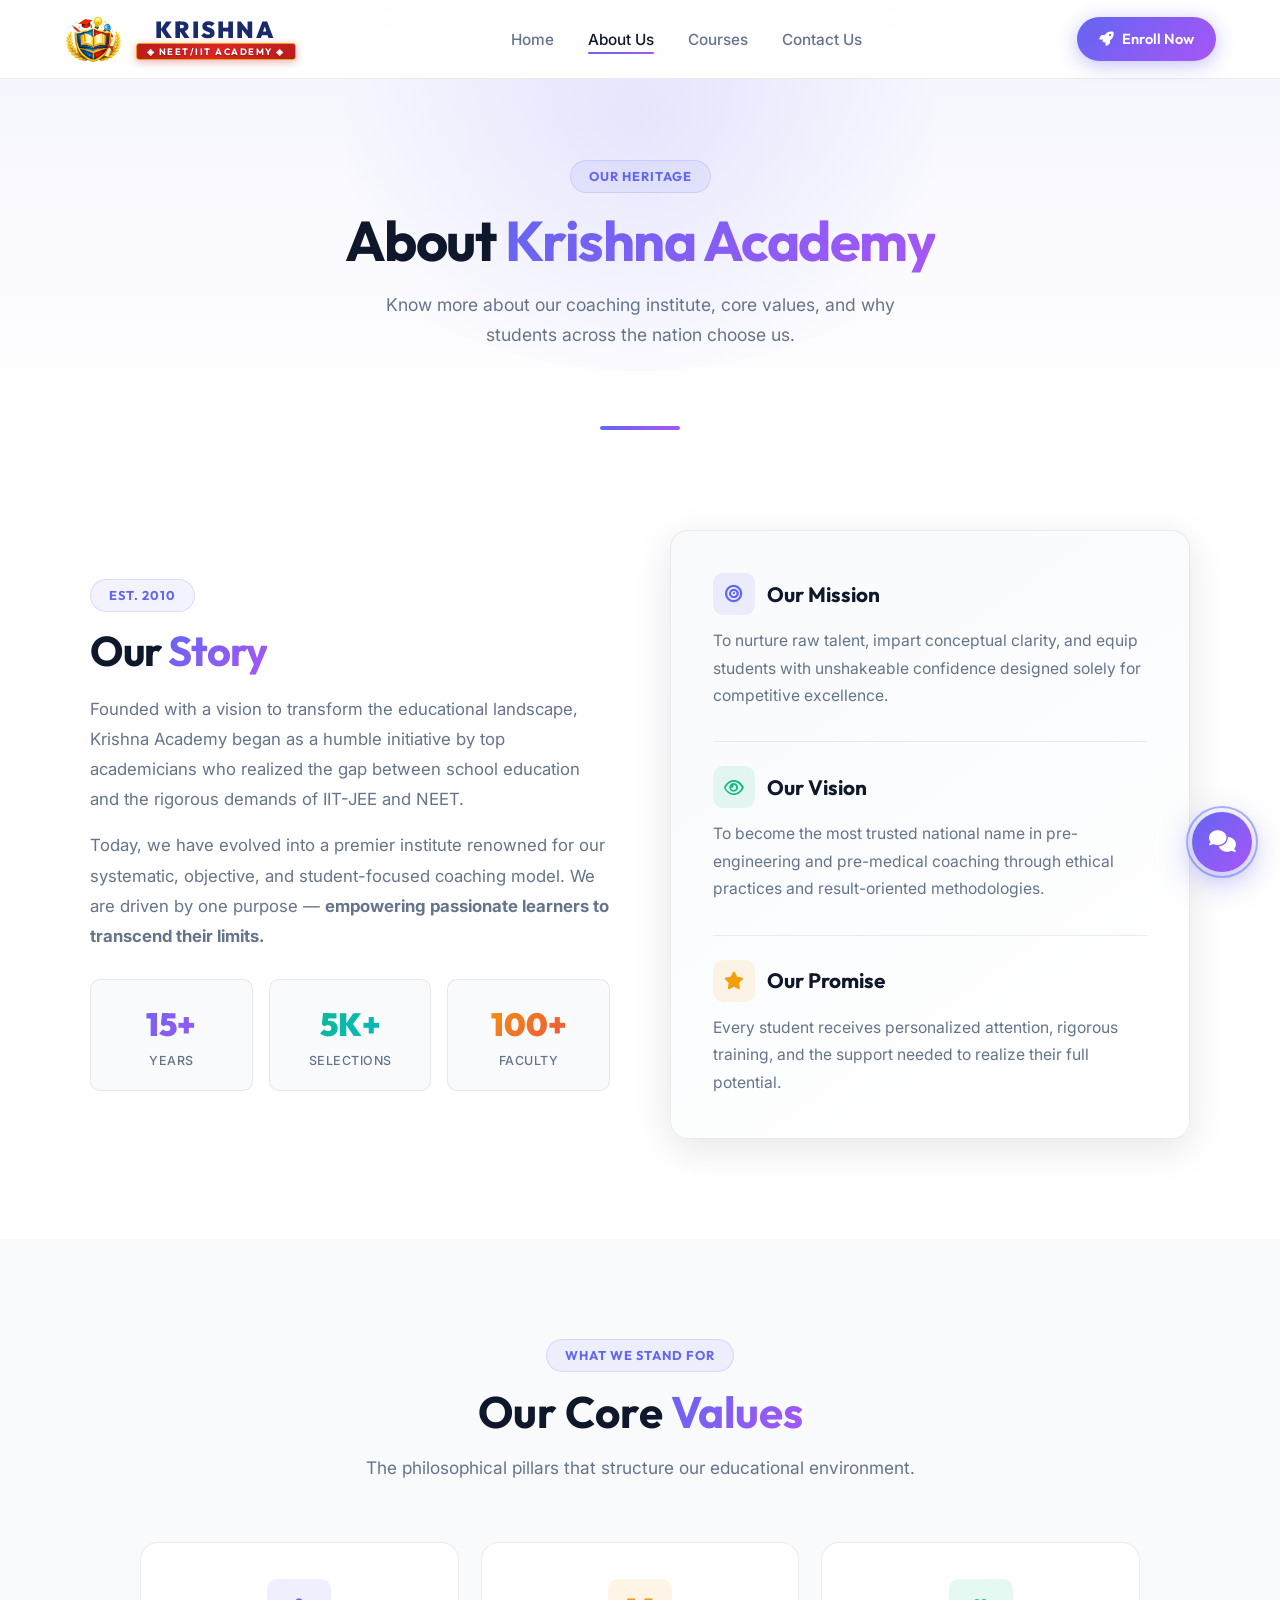
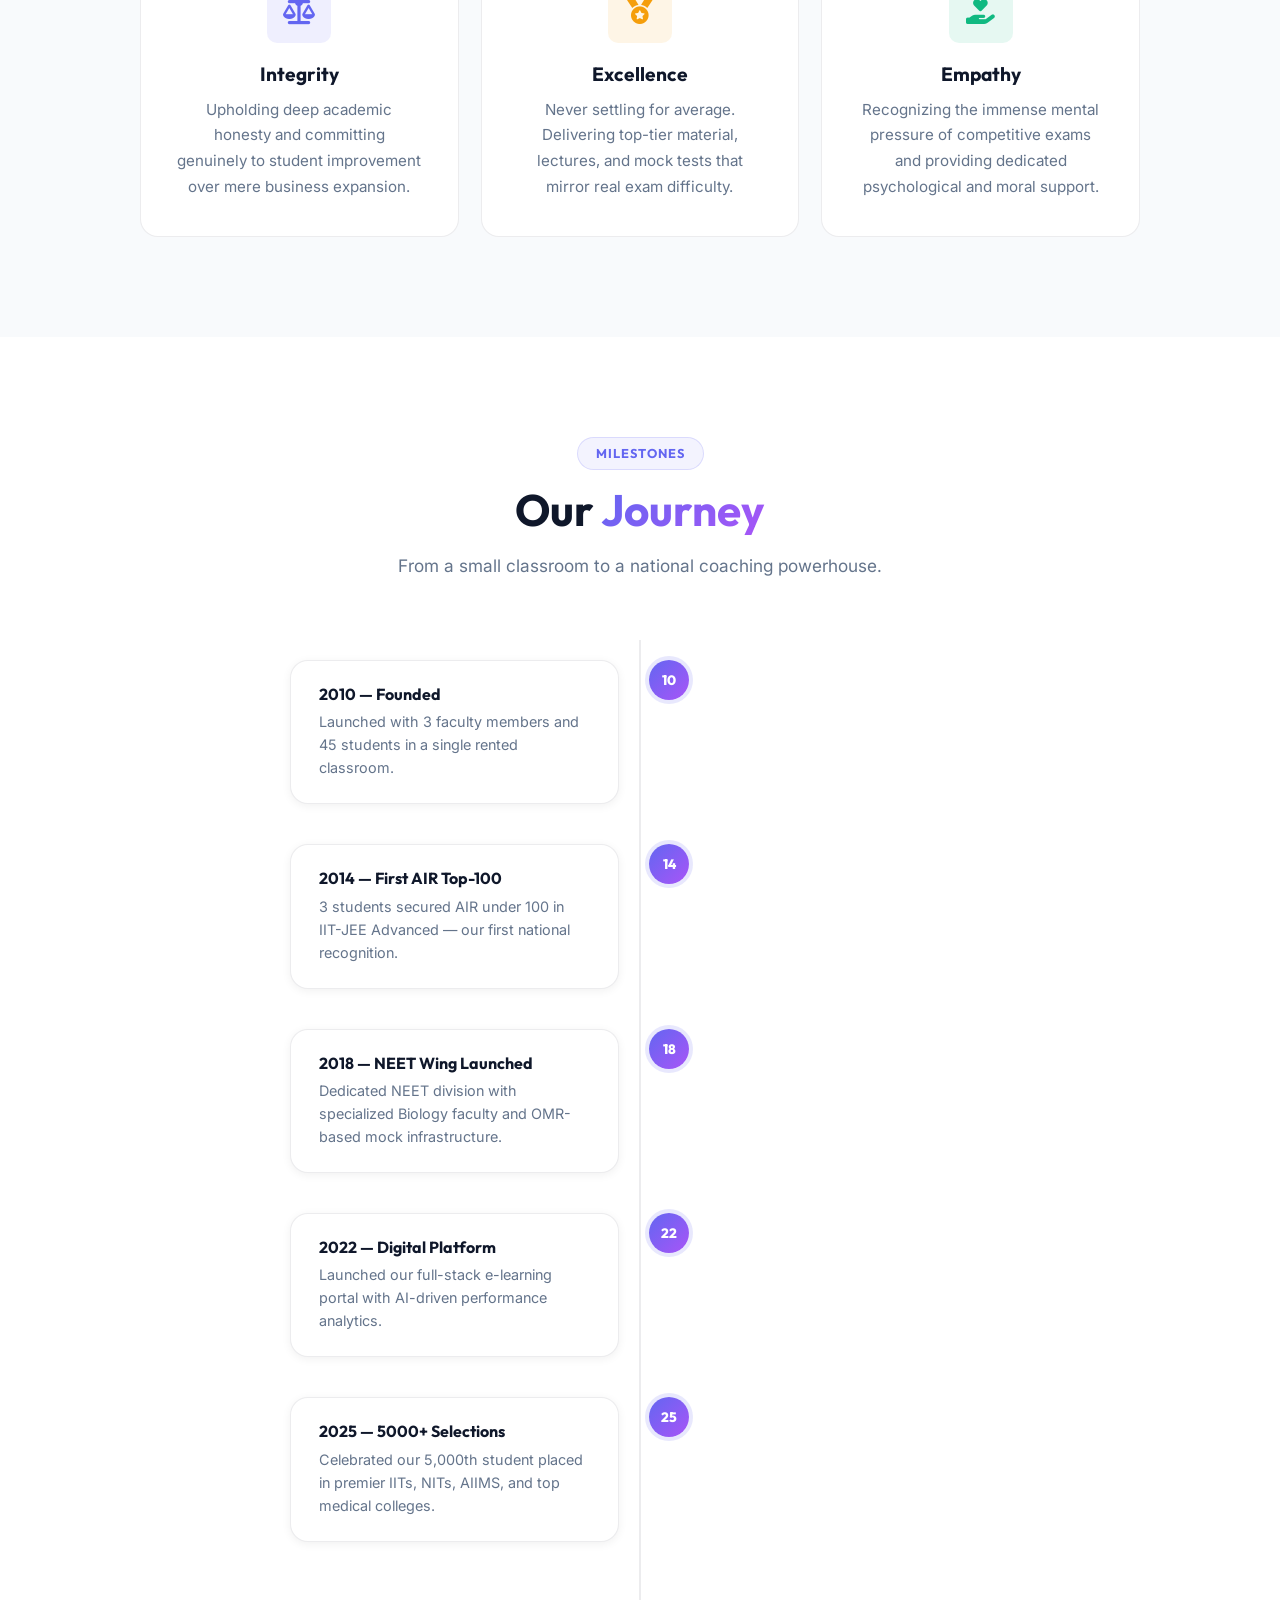
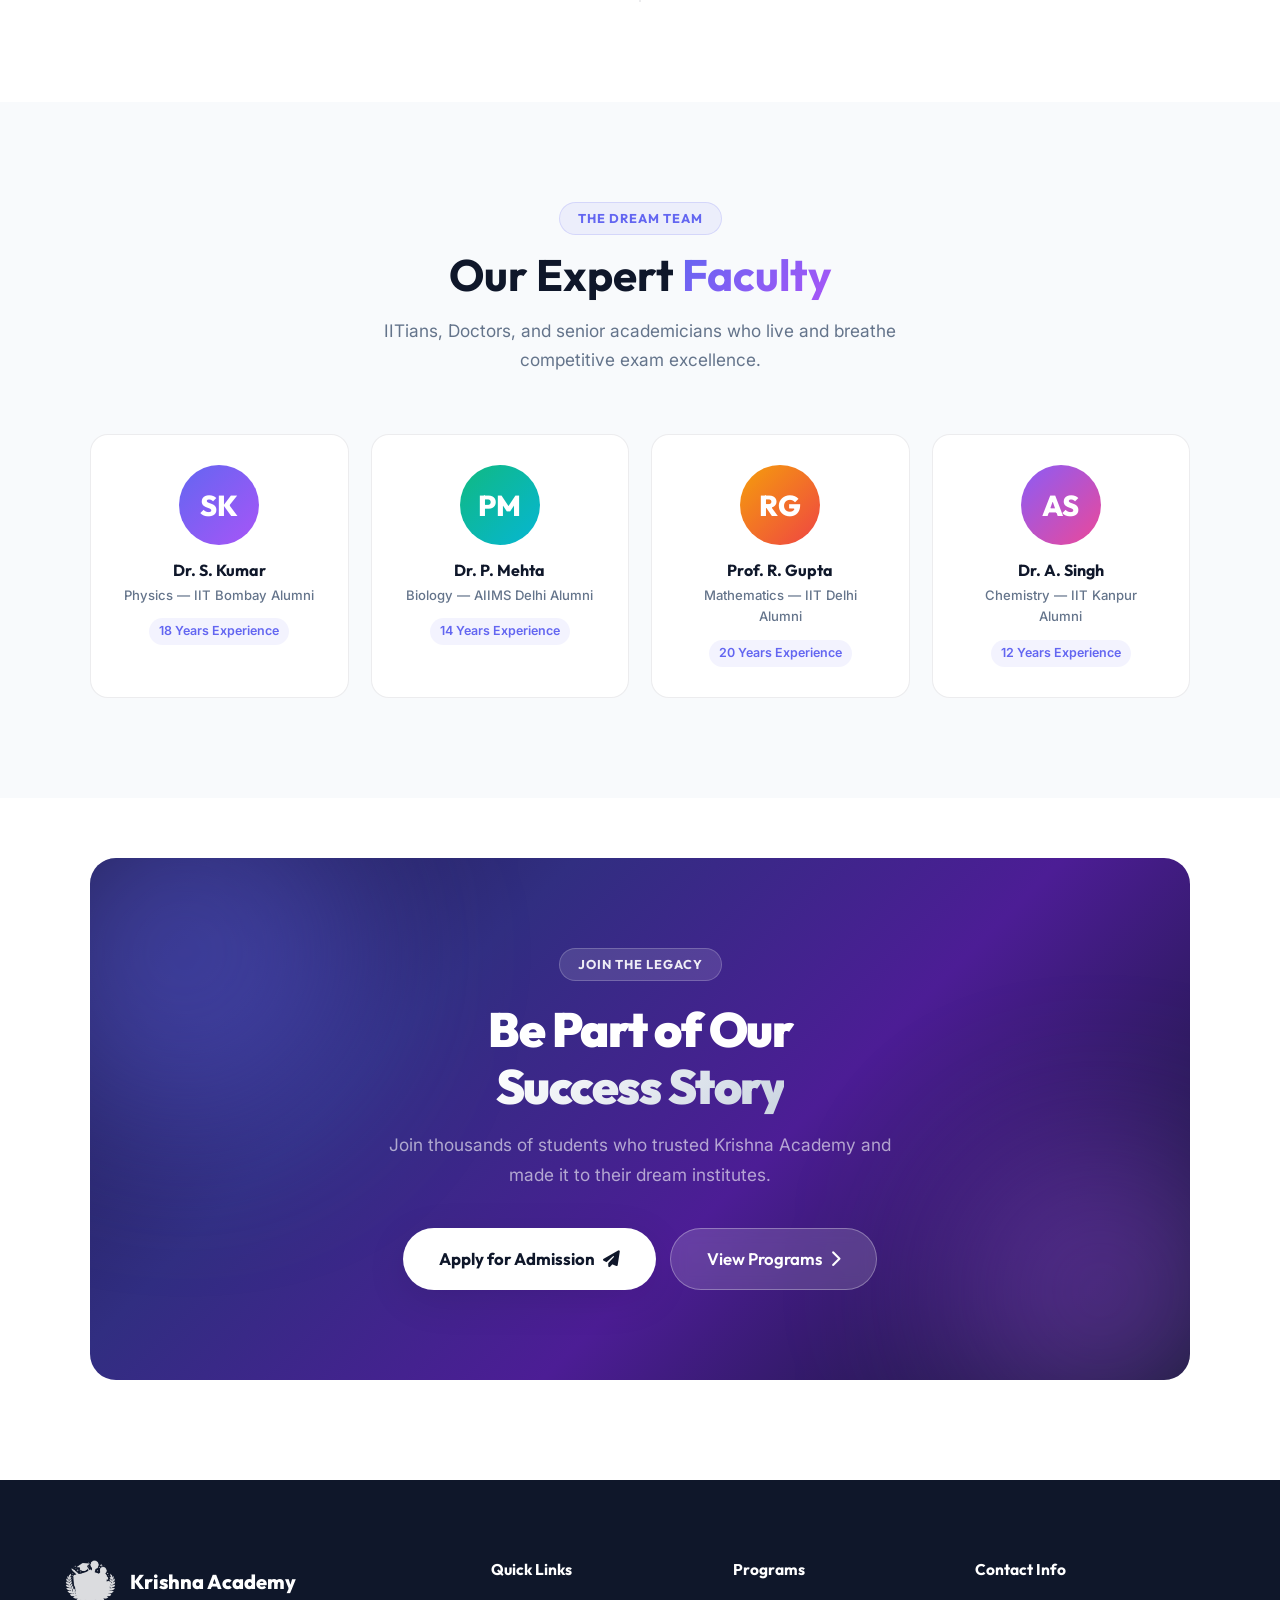
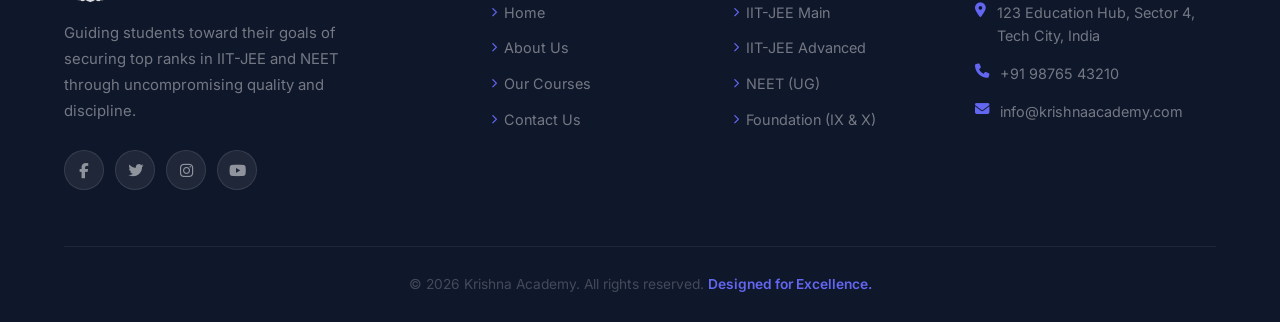
==== commit 9e826fa0: "first commit" ====
--- a/about.html
+++ b/about.html
@@ -16,7 +16,10 @@
     <nav class="navbar" id="navbar">
         <a href="index.html" class="nav-brand">
             <img src="assets/logo.png" alt="Krishna Academy" class="nav-logo">
-            <span class="brand-name">Krishna<span class="text-gradient">Academy</span></span>
+            <div class="brand-badge">
+                <span class="brand-badge-top">KRISHNA</span>
+                <span class="brand-badge-ribbon">&#9672; NEET/IIT ACADEMY &#9672;</span>
+            </div>
         </a>
         <ul class="nav-links" id="navLinks">
             <li><a href="index.html">Home</a></li>
@@ -304,4 +307,4 @@
     <script src="chatbot.js"></script>
 </body>
 
-</html>
+</html>
--- a/style.css
+++ b/style.css
@@ -261,11 +261,38 @@
     height: 38px
 }
 
-.brand-name {
+.brand-badge {
+    display: flex;
+    flex-direction: column;
+    align-items: center;
+    gap: 2px;
+    line-height: 1
+}
+
+.brand-badge-top {
     font-family: 'Outfit', sans-serif;
-    font-weight: 800;
+    font-weight: 900;
     font-size: 1.45rem;
-    letter-spacing: -.5px
+    letter-spacing: 2px;
+    color: #1a2b6d;
+    text-transform: uppercase;
+    line-height: 1
+}
+
+.brand-badge-ribbon {
+    background: linear-gradient(135deg, #b91c1c 0%, #dc2626 50%, #b91c1c 100%);
+    border: 1.5px solid #f59e0b;
+    color: #fff;
+    font-family: 'Outfit', sans-serif;
+    font-weight: 700;
+    font-size: 0.58rem;
+    letter-spacing: 1.5px;
+    text-transform: uppercase;
+    padding: 3px 10px;
+    border-radius: 3px;
+    white-space: nowrap;
+    text-shadow: 0 1px 2px rgba(0, 0, 0, .3);
+    box-shadow: 0 2px 8px rgba(185, 28, 28, .35)
 }
 
 .nav-links {
@@ -326,10 +353,22 @@
     min-height: 100vh;
     display: flex;
     align-items: center;
-    padding: 100px 5% 40px;
+    justify-content: center;
+    padding: 100px 5% 60px;
     position: relative;
     overflow: hidden;
     background: linear-gradient(160deg, #fafbff 0%, #f3f4fe 50%, #f0fdfb 100%)
+}
+
+.hero-container {
+    display: flex;
+    align-items: center;
+    gap: 48px;
+    max-width: 1200px;
+    width: 100%;
+    margin: 0 auto;
+    position: relative;
+    z-index: 2
 }
 
 /* Ambient orbs */
@@ -367,9 +406,10 @@
     z-index: 0
 }
 
-/* ---- Left content ---- */
+/* ---- Left content (text) ---- */
 .hero-content {
-    max-width: 620px;
+    flex: 1;
+    max-width: 580px;
     z-index: 2;
     position: relative
 }
@@ -415,18 +455,19 @@
 }
 
 .hero h1 {
-    font-size: 4.1rem;
+    font-size: clamp(2.2rem, 3.2vw, 3.8rem);
     font-weight: 900;
     letter-spacing: -2px;
     margin-bottom: 22px;
-    line-height: 1.1
+    line-height: 1.2;
+    white-space: nowrap
 }
 
 .hero p {
     font-size: 1.12rem;
     color: var(--muted);
     margin-bottom: 36px;
-    max-width: 520px;
+    max-width: 100%;
     line-height: 1.75
 }
 
@@ -464,14 +505,12 @@
     }
 }
 
-/* ---- Right visual: orbit ring ---- */
+/* ---- Right visual: blob + orbit ring ---- */
 .hero-visual {
-    position: absolute;
-    right: 5%;
-    top: 50%;
-    transform: translateY(-50%);
-    width: 470px;
-    height: 470px;
+    position: relative;
+    flex-shrink: 0;
+    width: 460px;
+    height: 460px;
     z-index: 1
 }
 
@@ -2362,6 +2401,7 @@
         grid-template-columns: 1fr
     }
 }
+
 /* ============================================================
    FEATURES ROW OVERRIDE (non-card row list style)
 ============================================================ */
@@ -2374,6 +2414,7 @@
     padding-left: 28px;
     border-left: 1px solid var(--border)
 }
+
 .feature-row-item {
     display: flex;
     align-items: flex-start;
@@ -2383,8 +2424,12 @@
     position: relative;
     transition: var(--transition)
 }
+
 .feature-row-item:last-child,
-.feature-row-item:nth-last-child(2):nth-child(odd) { border-bottom: none }
+.feature-row-item:nth-last-child(2):nth-child(odd) {
+    border-bottom: none
+}
+
 .feature-row-item::before {
     content: '';
     position: absolute;
@@ -2396,38 +2441,114 @@
     border-radius: 2px;
     transform: scaleY(0);
     transform-origin: top;
-    transition: transform .35s cubic-bezier(.4,0,.2,1)
-}
-.feature-row-item:hover::before { transform: scaleY(1) }
-.feature-row-item:hover { padding-left: 8px }
+    transition: transform .35s cubic-bezier(.4, 0, .2, 1)
+}
+
+.feature-row-item:hover::before {
+    transform: scaleY(1)
+}
+
+.feature-row-item:hover {
+    padding-left: 8px
+}
+
 .fri-num {
-    font-family:'Outfit',sans-serif;font-size:2.4rem;font-weight:900;
-    line-height:1;letter-spacing:-2px;flex-shrink:0;margin-top:-2px;
-    background:var(--grad-accent);-webkit-background-clip:text;
-    background-clip:text;-webkit-text-fill-color:transparent;
-    opacity:.14;transition:opacity .3s
-}
-.feature-row-item:hover .fri-num { opacity:.5 }
+    font-family: 'Outfit', sans-serif;
+    font-size: 2.4rem;
+    font-weight: 900;
+    line-height: 1;
+    letter-spacing: -2px;
+    flex-shrink: 0;
+    margin-top: -2px;
+    background: var(--grad-accent);
+    -webkit-background-clip: text;
+    background-clip: text;
+    -webkit-text-fill-color: transparent;
+    opacity: .14;
+    transition: opacity .3s
+}
+
+.feature-row-item:hover .fri-num {
+    opacity: .5
+}
+
 .fri-icon {
-    width:48px;height:48px;border-radius:12px;
-    display:flex;align-items:center;justify-content:center;
-    font-size:1.25rem;flex-shrink:0;transition:var(--transition)
-}
-.feature-row-item:nth-child(1) .fri-icon{background:rgba(99,102,241,.09);color:#6366F1}
-.feature-row-item:nth-child(2) .fri-icon{background:rgba(16,185,129,.09);color:#10B981}
-.feature-row-item:nth-child(3) .fri-icon{background:rgba(245,158,11,.09);color:#F59E0B}
-.feature-row-item:nth-child(4) .fri-icon{background:rgba(239,68,68,.09);color:#EF4444}
-.feature-row-item:nth-child(5) .fri-icon{background:rgba(139,92,246,.09);color:#8B5CF6}
-.feature-row-item:nth-child(6) .fri-icon{background:rgba(6,182,212,.09);color:#06B6D4}
-.feature-row-item:hover .fri-icon{transform:scale(1.12) rotate(-6deg)}
-.fri-body { flex:1 }
-.fri-body h3{font-size:1.08rem;font-weight:700;margin-bottom:6px;color:var(--text)}
-.fri-body p{font-size:.92rem;color:var(--muted);line-height:1.7}
-
-@media(max-width:768px){
-    .features-row{grid-template-columns:1fr;gap:0;padding-left:22px}
-    .feature-row-item:nth-last-child(2){border-bottom:1px solid var(--border)}
-    .feature-row-item:last-child{border-bottom:none}
+    width: 48px;
+    height: 48px;
+    border-radius: 12px;
+    display: flex;
+    align-items: center;
+    justify-content: center;
+    font-size: 1.25rem;
+    flex-shrink: 0;
+    transition: var(--transition)
+}
+
+.feature-row-item:nth-child(1) .fri-icon {
+    background: rgba(99, 102, 241, .09);
+    color: #6366F1
+}
+
+.feature-row-item:nth-child(2) .fri-icon {
+    background: rgba(16, 185, 129, .09);
+    color: #10B981
+}
+
+.feature-row-item:nth-child(3) .fri-icon {
+    background: rgba(245, 158, 11, .09);
+    color: #F59E0B
+}
+
+.feature-row-item:nth-child(4) .fri-icon {
+    background: rgba(239, 68, 68, .09);
+    color: #EF4444
+}
+
+.feature-row-item:nth-child(5) .fri-icon {
+    background: rgba(139, 92, 246, .09);
+    color: #8B5CF6
+}
+
+.feature-row-item:nth-child(6) .fri-icon {
+    background: rgba(6, 182, 212, .09);
+    color: #06B6D4
+}
+
+.feature-row-item:hover .fri-icon {
+    transform: scale(1.12) rotate(-6deg)
+}
+
+.fri-body {
+    flex: 1
+}
+
+.fri-body h3 {
+    font-size: 1.08rem;
+    font-weight: 700;
+    margin-bottom: 6px;
+    color: var(--text)
+}
+
+.fri-body p {
+    font-size: .92rem;
+    color: var(--muted);
+    line-height: 1.7
+}
+
+@media(max-width:768px) {
+    .features-row {
+        grid-template-columns: 1fr;
+        gap: 0;
+        padding-left: 22px
+    }
+
+    .feature-row-item:nth-last-child(2) {
+        border-bottom: 1px solid var(--border)
+    }
+
+    .feature-row-item:last-child {
+        border-bottom: none
+    }
 }
 
 /* ============================================================
@@ -2437,6 +2558,7 @@
     justify-content: space-between;
     gap: 40px
 }
+
 .hero-visual {
     position: relative !important;
     right: auto !important;
@@ -2452,7 +2574,10 @@
 /* ============================================================
    COURSE PROGRAM SECTION — no-card split layout
 ============================================================ */
-.courses-container { gap: 0 }
+.courses-container {
+    gap: 0
+}
+
 .course-showcase {
     background: transparent !important;
     border: none !important;
@@ -2462,8 +2587,14 @@
     padding: 60px 0 !important;
     gap: 0 !important
 }
-.course-showcase:last-child { border-bottom: none !important }
-.course-showcase:hover { transform: none !important }
+
+.course-showcase:last-child {
+    border-bottom: none !important
+}
+
+.course-showcase:hover {
+    transform: none !important
+}
 
 .cs-img-wrap {
     flex: 0 0 280px;
@@ -2475,116 +2606,606 @@
     align-items: flex-start !important;
     justify-content: center !important
 }
-.cs-iit { background: linear-gradient(145deg,rgba(99,102,241,.08),rgba(168,85,247,.08)) !important; border-radius: var(--radius-lg) !important }
-.cs-neet { background: linear-gradient(145deg,rgba(16,185,129,.08),rgba(6,182,212,.08)) !important; border-radius: var(--radius-lg) !important }
+
+.cs-iit {
+    background: linear-gradient(145deg, rgba(99, 102, 241, .08), rgba(168, 85, 247, .08)) !important;
+    border-radius: var(--radius-lg) !important
+}
+
+.cs-neet {
+    background: linear-gradient(145deg, rgba(16, 185, 129, .08), rgba(6, 182, 212, .08)) !important;
+    border-radius: var(--radius-lg) !important
+}
+
 .cs-img-wrap img {
     width: 240px !important;
     height: 270px !important;
     object-fit: contain !important
 }
-.cs-content { padding: 0 0 0 48px !important }
-.course-showcase:nth-child(even) .cs-content { padding: 0 48px 0 0 !important }
+
+.cs-content {
+    padding: 0 0 0 48px !important
+}
+
+.course-showcase:nth-child(even) .cs-content {
+    padding: 0 48px 0 0 !important
+}
 
 /* Hero responsive fix — override old media query for 992px */
-@media(max-width:992px){
-    .hero { flex-direction: column; text-align: center; padding-top: 140px }
-    .hero-content { align-items: center; display: flex; flex-direction: column }
+@media(max-width:992px) {
+    .hero {
+        flex-direction: column;
+        text-align: center;
+        padding-top: 140px
+    }
+
+    .hero-content {
+        align-items: center;
+        display: flex;
+        flex-direction: column
+    }
+
     .hero-visual {
         position: relative !important;
-        right: auto !important; top: auto !important; transform: none !important;
-        width: 300px !important; height: 300px !important;
-        margin: 0 auto !important; align-self: center !important
+        right: auto !important;
+        top: auto !important;
+        transform: none !important;
+        width: 300px !important;
+        height: 300px !important;
+        margin: 0 auto !important;
+        align-self: center !important
     }
 }
 
 /* ===== GLOBAL OVERFLOW FIX ===== */
-html,body{overflow-x:hidden;max-width:100%}
+html,
+body {
+    overflow-x: hidden;
+    max-width: 100%
+}
 
 /* ===== INCLUSIONS GRID (courses page) ===== */
-.inclusions-grid{display:grid;grid-template-columns:repeat(3,1fr);gap:22px;max-width:1060px;margin:0 auto}
-.incl-item{display:flex;align-items:flex-start;gap:18px;background:#fff;border:1.5px solid var(--border);border-radius:var(--radius);padding:28px 22px;transition:var(--transition)}
-.incl-item:hover{transform:translateY(-6px);box-shadow:var(--shadow);border-color:rgba(99,102,241,.2)}
-.incl-item .fri-num{font-family:"Outfit",sans-serif;font-size:2rem;font-weight:900;line-height:1;background:var(--grad-accent);-webkit-background-clip:text;background-clip:text;-webkit-text-fill-color:transparent;opacity:.18;flex-shrink:0;transition:opacity .3s}
-.incl-item:hover .fri-num{opacity:.5}
-.incl-item .fri-icon{width:46px;height:46px;border-radius:11px;display:flex;align-items:center;justify-content:center;font-size:1.2rem;flex-shrink:0;background:rgba(99,102,241,.09);color:#6366F1;transition:var(--transition)}
-.incl-item:nth-child(2) .fri-icon{background:rgba(16,185,129,.09);color:#10B981}
-.incl-item:nth-child(3) .fri-icon{background:rgba(245,158,11,.09);color:#F59E0B}
-.incl-item:hover .fri-icon{transform:scale(1.12) rotate(-6deg)}
-
-@media(max-width:992px){
-  .inclusions-grid{grid-template-columns:1fr 1fr}
-}
-@media(max-width:640px){
-  .inclusions-grid{grid-template-columns:1fr}
+.inclusions-grid {
+    display: grid;
+    grid-template-columns: repeat(3, 1fr);
+    gap: 22px;
+    max-width: 1060px;
+    margin: 0 auto
+}
+
+.incl-item {
+    display: flex;
+    align-items: flex-start;
+    gap: 18px;
+    background: #fff;
+    border: 1.5px solid var(--border);
+    border-radius: var(--radius);
+    padding: 28px 22px;
+    transition: var(--transition)
+}
+
+.incl-item:hover {
+    transform: translateY(-6px);
+    box-shadow: var(--shadow);
+    border-color: rgba(99, 102, 241, .2)
+}
+
+.incl-item .fri-num {
+    font-family: "Outfit", sans-serif;
+    font-size: 2rem;
+    font-weight: 900;
+    line-height: 1;
+    background: var(--grad-accent);
+    -webkit-background-clip: text;
+    background-clip: text;
+    -webkit-text-fill-color: transparent;
+    opacity: .18;
+    flex-shrink: 0;
+    transition: opacity .3s
+}
+
+.incl-item:hover .fri-num {
+    opacity: .5
+}
+
+.incl-item .fri-icon {
+    width: 46px;
+    height: 46px;
+    border-radius: 11px;
+    display: flex;
+    align-items: center;
+    justify-content: center;
+    font-size: 1.2rem;
+    flex-shrink: 0;
+    background: rgba(99, 102, 241, .09);
+    color: #6366F1;
+    transition: var(--transition)
+}
+
+.incl-item:nth-child(2) .fri-icon {
+    background: rgba(16, 185, 129, .09);
+    color: #10B981
+}
+
+.incl-item:nth-child(3) .fri-icon {
+    background: rgba(245, 158, 11, .09);
+    color: #F59E0B
+}
+
+.incl-item:hover .fri-icon {
+    transform: scale(1.12) rotate(-6deg)
+}
+
+@media(max-width:992px) {
+    .inclusions-grid {
+        grid-template-columns: 1fr 1fr
+    }
+}
+
+@media(max-width:640px) {
+    .inclusions-grid {
+        grid-template-columns: 1fr
+    }
 }
 
 
 /* =========================================================
    CONTACT BANNER — premium dark gradient strip
 ========================================================= */
-.contact-banner{
-  position:relative;overflow:hidden;
-  background:linear-gradient(115deg,#0F0B2E 0%,#1E1B4B 35%,#14274E 70%,#0C1A14 100%);
-  padding:0 5%;
-}
-.cbanner-orb{position:absolute;border-radius:50%;filter:blur(70px);pointer-events:none}
-.cbanner-orb-1{width:320px;height:320px;background:rgba(99,102,241,.35);top:-80px;left:-60px;animation:orb-drift 9s ease-in-out infinite alternate}
-.cbanner-orb-2{width:260px;height:260px;background:rgba(16,185,129,.25);bottom:-60px;right:-40px;animation:orb-drift 12s ease-in-out infinite alternate-reverse}
-
-.cbanner-inner{
-  position:relative;z-index:1;
-  display:flex;align-items:stretch;
-  max-width:1100px;margin:0 auto;
-  gap:0;
-}
-
-.cbanner-item{
-  flex:1;display:flex;align-items:center;gap:18px;
-  padding:36px 30px;cursor:pointer;text-decoration:none;color:inherit;
-  position:relative;transition:background .3s ease;
-  border-radius:0;
-}
-.cbanner-item:hover{background:rgba(255,255,255,.04)}
-
-.cbanner-divider{
-  width:1px;background:rgba(255,255,255,.1);
-  align-self:stretch;flex-shrink:0;margin:24px 0;
+.contact-banner {
+    position: relative;
+    overflow: hidden;
+    background: linear-gradient(115deg, #0F0B2E 0%, #1E1B4B 35%, #14274E 70%, #0C1A14 100%);
+    padding: 0 5%;
+}
+
+.cbanner-orb {
+    position: absolute;
+    border-radius: 50%;
+    filter: blur(70px);
+    pointer-events: none
+}
+
+.cbanner-orb-1 {
+    width: 320px;
+    height: 320px;
+    background: rgba(99, 102, 241, .35);
+    top: -80px;
+    left: -60px;
+    animation: orb-drift 9s ease-in-out infinite alternate
+}
+
+.cbanner-orb-2 {
+    width: 260px;
+    height: 260px;
+    background: rgba(16, 185, 129, .25);
+    bottom: -60px;
+    right: -40px;
+    animation: orb-drift 12s ease-in-out infinite alternate-reverse
+}
+
+.cbanner-inner {
+    position: relative;
+    z-index: 1;
+    display: flex;
+    align-items: stretch;
+    max-width: 1100px;
+    margin: 0 auto;
+    gap: 0;
+}
+
+.cbanner-item {
+    flex: 1;
+    display: flex;
+    align-items: center;
+    gap: 18px;
+    padding: 36px 30px;
+    cursor: pointer;
+    text-decoration: none;
+    color: inherit;
+    position: relative;
+    transition: background .3s ease;
+    border-radius: 0;
+}
+
+.cbanner-item:hover {
+    background: rgba(255, 255, 255, .04)
+}
+
+.cbanner-divider {
+    width: 1px;
+    background: rgba(255, 255, 255, .1);
+    align-self: stretch;
+    flex-shrink: 0;
+    margin: 24px 0;
 }
 
 /* Icon ring with glow pulse */
-.cbanner-icon-ring{
-  width:58px;height:58px;border-radius:50%;flex-shrink:0;
-  border:1.5px solid rgba(99,102,241,.45);
-  background:rgba(99,102,241,.12);
-  display:flex;align-items:center;justify-content:center;
-  position:relative;transition:all .35s;
-  box-shadow:0 0 0 0 rgba(99,102,241,.4);
-}
-.cbanner-item:hover .cbanner-icon-ring{
-  border-color:rgba(99,102,241,.8);
-  box-shadow:0 0 0 8px rgba(99,102,241,.15),0 0 24px rgba(99,102,241,.3);
-  transform:scale(1.08);
-}
-.cbanner-icon-ring--green{border-color:rgba(16,185,129,.45);background:rgba(16,185,129,.12)}
-.cbanner-item:hover .cbanner-icon-ring--green{border-color:rgba(16,185,129,.8);box-shadow:0 0 0 8px rgba(16,185,129,.15),0 0 24px rgba(16,185,129,.3)}
-.cbanner-icon-ring--gold{border-color:rgba(245,158,11,.45);background:rgba(245,158,11,.12)}
-.cbanner-item:hover .cbanner-icon-ring--gold{border-color:rgba(245,158,11,.8);box-shadow:0 0 0 8px rgba(245,158,11,.15),0 0 24px rgba(245,158,11,.3)}
-
-.cbanner-icon{font-size:1.3rem;color:#A5B4FC;transition:color .3s}
-.cbanner-icon--green{color:#6EE7B7}
-.cbanner-icon--gold{color:#FCD34D}
-.cbanner-item:hover .cbanner-icon{color:#fff}
-
-.cbanner-text{flex:1;min-width:0}
-.cbanner-label{display:block;font-size:.73rem;font-weight:600;letter-spacing:1.2px;text-transform:uppercase;color:rgba(255,255,255,.38);margin-bottom:5px;font-family:"Outfit",sans-serif;white-space:nowrap}
-.cbanner-val{display:block;font-size:1.02rem;font-weight:700;color:#fff;font-family:"Outfit",sans-serif;white-space:nowrap;overflow:hidden;text-overflow:ellipsis}
-
-.cbanner-link-icon{font-size:.72rem;color:rgba(255,255,255,.25);flex-shrink:0;transition:all .3s;margin-left:4px}
-.cbanner-item:hover .cbanner-link-icon{color:rgba(255,255,255,.7);transform:translate(3px,-3px)}
-
-@media(max-width:768px){
-  .cbanner-inner{flex-direction:column}
-  .cbanner-item{padding:22px 16px}
-  .cbanner-divider{width:auto;height:1px;margin:0 16px;align-self:auto}
-  .cbanner-val{font-size:.9rem;white-space:normal}
-}
+.cbanner-icon-ring {
+    width: 58px;
+    height: 58px;
+    border-radius: 50%;
+    flex-shrink: 0;
+    border: 1.5px solid rgba(99, 102, 241, .45);
+    background: rgba(99, 102, 241, .12);
+    display: flex;
+    align-items: center;
+    justify-content: center;
+    position: relative;
+    transition: all .35s;
+    box-shadow: 0 0 0 0 rgba(99, 102, 241, .4);
+}
+
+.cbanner-item:hover .cbanner-icon-ring {
+    border-color: rgba(99, 102, 241, .8);
+    box-shadow: 0 0 0 8px rgba(99, 102, 241, .15), 0 0 24px rgba(99, 102, 241, .3);
+    transform: scale(1.08);
+}
+
+.cbanner-icon-ring--green {
+    border-color: rgba(16, 185, 129, .45);
+    background: rgba(16, 185, 129, .12)
+}
+
+.cbanner-item:hover .cbanner-icon-ring--green {
+    border-color: rgba(16, 185, 129, .8);
+    box-shadow: 0 0 0 8px rgba(16, 185, 129, .15), 0 0 24px rgba(16, 185, 129, .3)
+}
+
+.cbanner-icon-ring--gold {
+    border-color: rgba(245, 158, 11, .45);
+    background: rgba(245, 158, 11, .12)
+}
+
+.cbanner-item:hover .cbanner-icon-ring--gold {
+    border-color: rgba(245, 158, 11, .8);
+    box-shadow: 0 0 0 8px rgba(245, 158, 11, .15), 0 0 24px rgba(245, 158, 11, .3)
+}
+
+.cbanner-icon {
+    font-size: 1.3rem;
+    color: #A5B4FC;
+    transition: color .3s
+}
+
+.cbanner-icon--green {
+    color: #6EE7B7
+}
+
+.cbanner-icon--gold {
+    color: #FCD34D
+}
+
+.cbanner-item:hover .cbanner-icon {
+    color: #fff
+}
+
+.cbanner-text {
+    flex: 1;
+    min-width: 0
+}
+
+.cbanner-label {
+    display: block;
+    font-size: .73rem;
+    font-weight: 600;
+    letter-spacing: 1.2px;
+    text-transform: uppercase;
+    color: rgba(255, 255, 255, .38);
+    margin-bottom: 5px;
+    font-family: "Outfit", sans-serif;
+    white-space: nowrap
+}
+
+.cbanner-val {
+    display: block;
+    font-size: 1.02rem;
+    font-weight: 700;
+    color: #fff;
+    font-family: "Outfit", sans-serif;
+    white-space: nowrap;
+    overflow: hidden;
+    text-overflow: ellipsis
+}
+
+.cbanner-link-icon {
+    font-size: .72rem;
+    color: rgba(255, 255, 255, .25);
+    flex-shrink: 0;
+    transition: all .3s;
+    margin-left: 4px
+}
+
+.cbanner-item:hover .cbanner-link-icon {
+    color: rgba(255, 255, 255, .7);
+    transform: translate(3px, -3px)
+}
+
+@media(max-width:768px) {
+    .cbanner-inner {
+        flex-direction: column
+    }
+
+    .cbanner-item {
+        padding: 22px 16px
+    }
+
+    .cbanner-divider {
+        width: auto;
+        height: 1px;
+        margin: 0 16px;
+        align-self: auto
+    }
+
+    .cbanner-val {
+        font-size: .9rem;
+        white-space: normal
+    }
+}
+
+/* ============================================================
+   RESPONSIVE — Tablet Large (≤1024px)
+============================================================ */
+@media (max-width: 1024px) {
+
+    /* Hero */
+    .hero-container {
+        gap: 32px
+    }
+
+    .hero-visual {
+        width: 380px;
+        height: 380px
+    }
+
+    .hero h1 {
+        font-size: clamp(2rem, 4vw, 3rem)
+    }
+
+    /* Stats */
+    .stats-grid {
+        grid-template-columns: repeat(2, 1fr)
+    }
+
+    /* Features */
+    .features-row {
+        grid-template-columns: repeat(2, 1fr)
+    }
+
+    /* Courses */
+    .courses-container {
+        flex-direction: column;
+        gap: 28px
+    }
+
+    .course-showcase {
+        flex-direction: row;
+        max-width: 100%
+    }
+
+    .cs-img-wrap {
+        width: 240px;
+        min-width: 240px
+    }
+}
+
+/* ============================================================
+   RESPONSIVE — Tablet (≤900px)
+============================================================ */
+@media (max-width: 900px) {
+
+    /* Navbar */
+    .nav-links {
+        display: none;
+        position: fixed;
+        top: 0;
+        left: 0;
+        width: 100%;
+        height: 100vh;
+        background: rgba(255, 255, 255, .98);
+        backdrop-filter: blur(20px);
+        flex-direction: column;
+        align-items: center;
+        justify-content: center;
+        gap: 32px;
+        z-index: 999
+    }
+
+    .nav-links.active {
+        display: flex
+    }
+
+    .nav-links a {
+        font-size: 1.4rem;
+        font-weight: 600
+    }
+
+    .mobile-menu-btn {
+        display: block;
+        z-index: 1001
+    }
+
+    .nav-cta {
+        display: none
+    }
+
+    /* Hero: stack vertically */
+    .hero {
+        padding: 100px 6% 60px
+    }
+
+    .hero-container {
+        flex-direction: column;
+        align-items: center;
+        text-align: center;
+        gap: 40px
+    }
+
+    .hero-content {
+        max-width: 100%;
+        order: 1
+    }
+
+    .hero-visual {
+        order: 2;
+        width: 320px;
+        height: 320px
+    }
+
+    .hero h1 {
+        font-size: clamp(2rem, 5vw, 2.8rem);
+        white-space: normal
+    }
+
+    .hero-badges {
+        justify-content: center
+    }
+
+    .hero-actions {
+        justify-content: center
+    }
+
+    .hero p {
+        margin-left: auto;
+        margin-right: auto
+    }
+
+    /* Stats */
+    .stats-grid {
+        grid-template-columns: repeat(2, 1fr);
+        margin-top: -30px
+    }
+}
+
+/* ============================================================
+   RESPONSIVE — Mobile (≤600px)
+============================================================ */
+@media (max-width: 600px) {
+
+    /* Navbar */
+    .navbar {
+        padding: 14px 5%
+    }
+
+    .brand-name {
+        font-size: 1.2rem
+    }
+
+    /* Hero */
+    .hero {
+        padding: 90px 5% 50px;
+        min-height: 100svh
+    }
+
+    .hero-visual {
+        width: 260px;
+        height: 260px
+    }
+
+    .hero h1 {
+        font-size: 2rem;
+        letter-spacing: -1px
+    }
+
+    .hero p {
+        font-size: 1rem
+    }
+
+    .hero-actions {
+        flex-direction: column;
+        align-items: center
+    }
+
+    .hero-actions .btn {
+        width: 100%;
+        justify-content: center
+    }
+
+    /* Stats */
+    .stats-grid {
+        grid-template-columns: repeat(2, 1fr);
+        margin-top: -20px
+    }
+
+    .stat-card {
+        padding: 24px 16px
+    }
+
+    .stat-card h3 {
+        font-size: 1.8rem
+    }
+
+    /* Sections */
+    .section {
+        padding: 64px 5%
+    }
+
+    .section-title h2 {
+        font-size: 2rem
+    }
+
+    /* Features */
+    .features-row {
+        grid-template-columns: 1fr
+    }
+
+    /* Courses */
+    .courses-container {
+        flex-direction: column
+    }
+
+    .course-showcase {
+        flex-direction: column
+    }
+
+    .cs-img-wrap {
+        width: 100%;
+        height: 220px
+    }
+
+    /* Testimonials */
+    .testimonials-grid {
+        grid-template-columns: 1fr
+    }
+
+    /* CTA */
+    .cta-actions {
+        flex-direction: column;
+        align-items: center
+    }
+
+    .cta-actions .btn {
+        width: 100%;
+        justify-content: center
+    }
+
+    /* Footer */
+    .footer-grid {
+        grid-template-columns: 1fr
+    }
+}
+
+/* ============================================================
+   RESPONSIVE — Small Mobile (≤400px)
+============================================================ */
+@media (max-width: 400px) {
+    .hero h1 {
+        font-size: 1.7rem
+    }
+
+    .hero-visual {
+        width: 220px;
+        height: 220px
+    }
+
+    .orbit-node {
+        width: 46px;
+        height: 46px;
+        font-size: 18px
+    }
+
+    .badge {
+        font-size: .78rem;
+        padding: 5px 10px
+    }
+}
